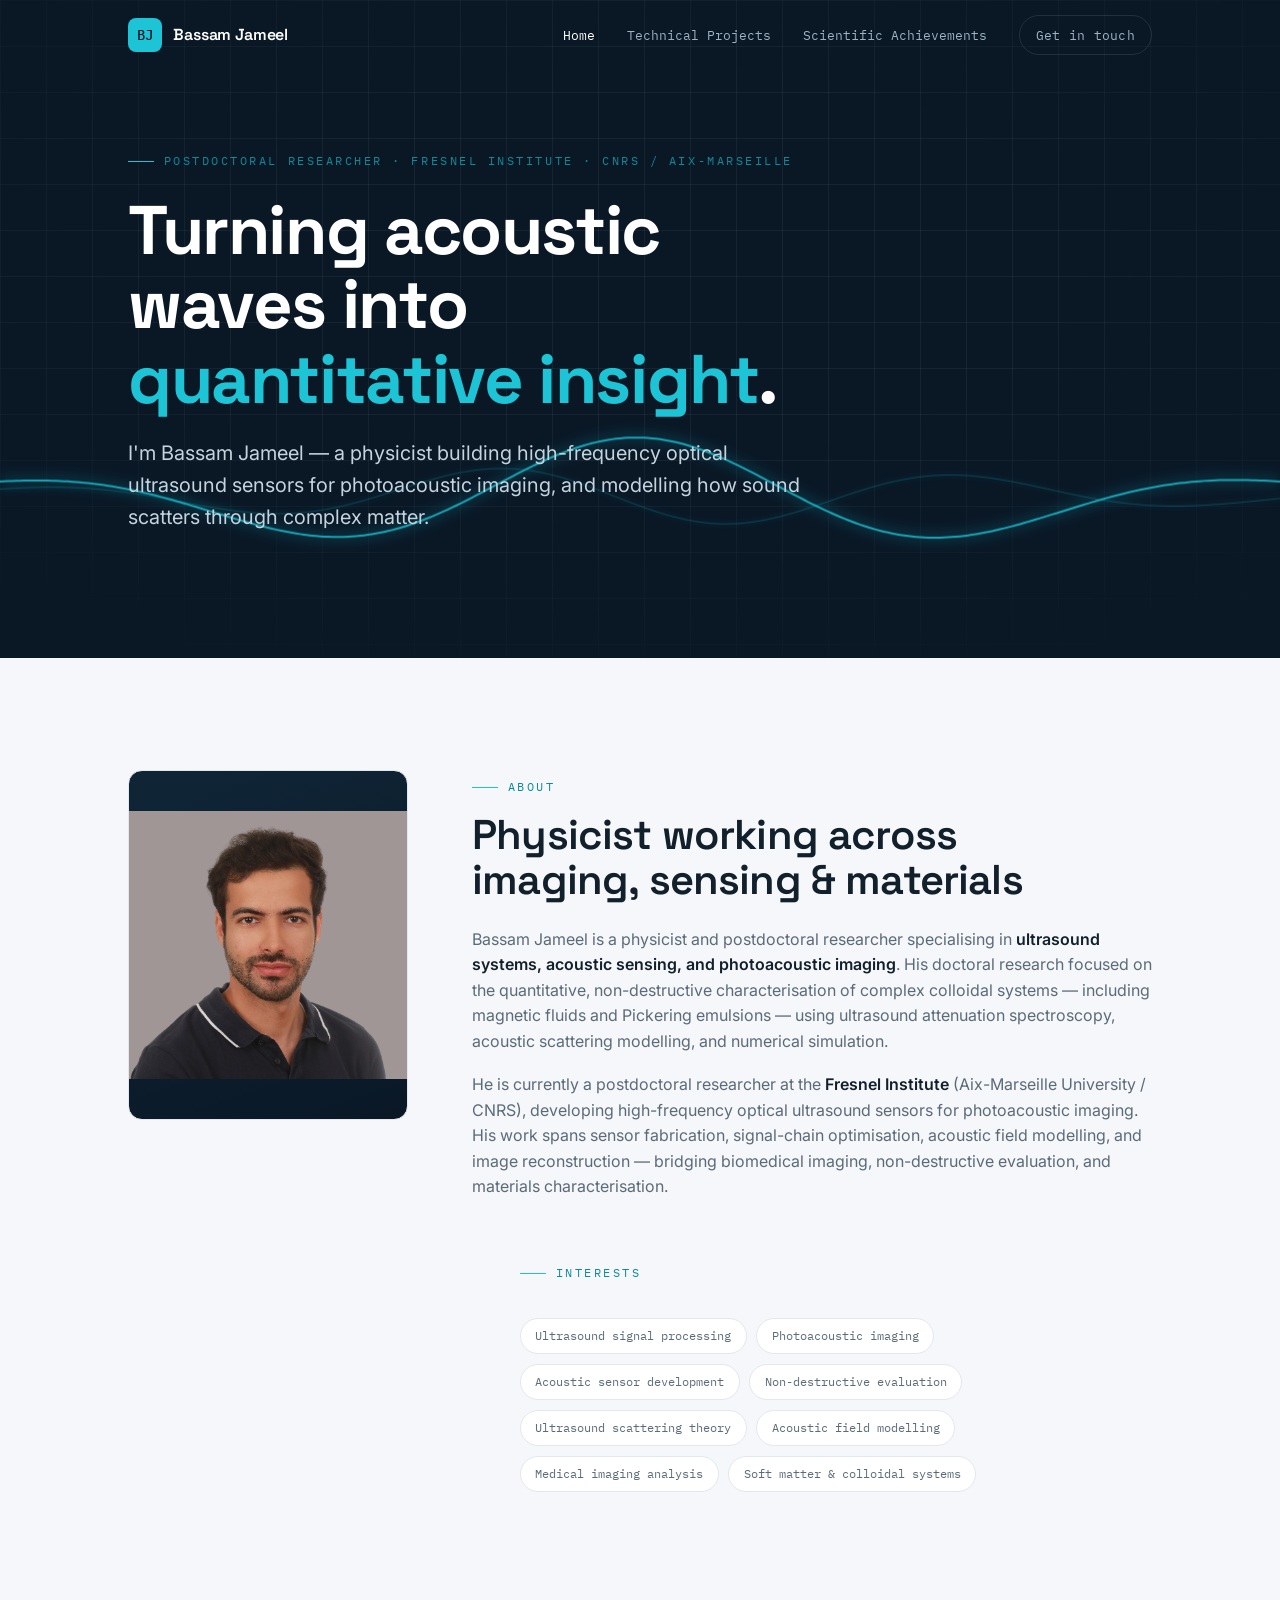
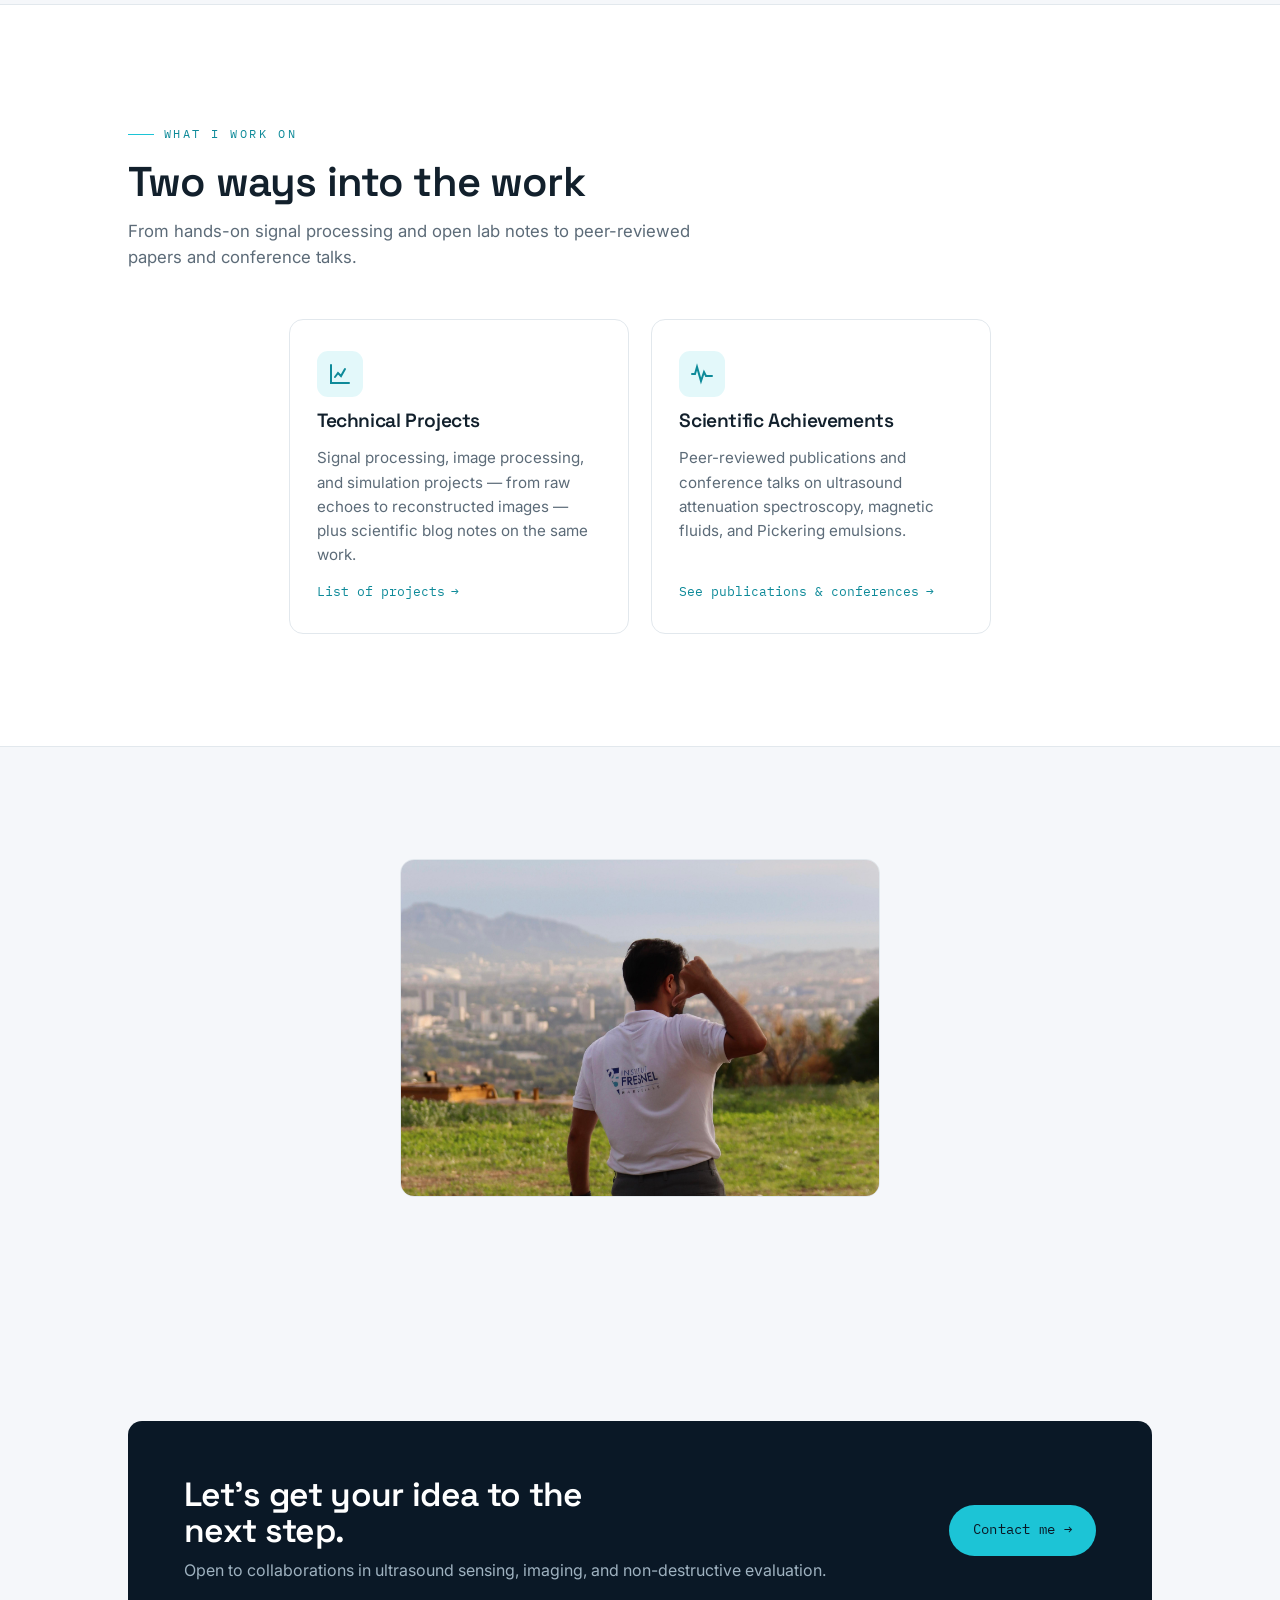
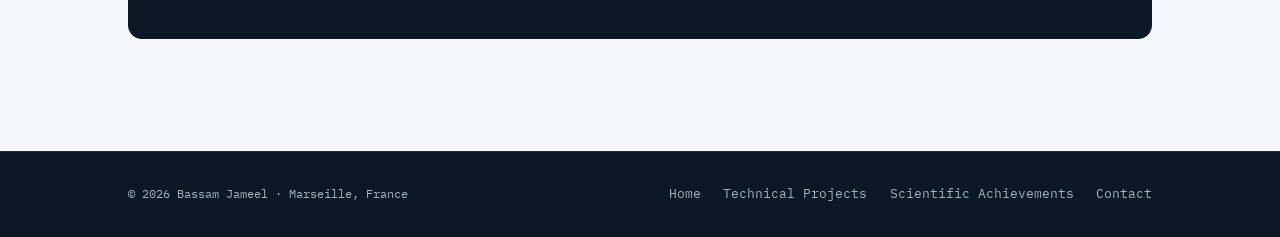
==== files/index.html @ b5b3b449 "update the personal photo" ====
<!DOCTYPE html>
<html lang="en">
<head>
<meta charset="UTF-8" />
<meta name="viewport" content="width=device-width, initial-scale=1" />
<title>Bassam Jameel — Ultrasound Sensing &amp; Photoacoustic Imaging</title>
<meta name="description" content="Bassam Jameel — physicist and postdoctoral researcher in ultrasound sensing, acoustic scattering, and photoacoustic imaging at the Fresnel Institute (CNRS / Aix-Marseille University)." />
<link rel="preconnect" href="https://fonts.googleapis.com">
<link rel="preconnect" href="https://fonts.gstatic.com" crossorigin>
<link href="https://fonts.googleapis.com/css2?family=Space+Grotesk:wght@500;600;700&family=Inter:wght@400;500;600&family=IBM+Plex+Mono:wght@400;500&display=swap" rel="stylesheet">
<link rel="stylesheet" href="styles.css">
</head>
<body>

<!-- ==================== HEADER (same on every page — keep in sync) ==================== -->
<header id="header">
  <div class="wrap bar">
    <a class="brand" href="index.html" aria-label="Bassam Jameel — home">
      <span class="mark">BJ</span><span class="name">Bassam Jameel</span>
    </a>
    <button class="menu-btn" id="menuBtn" aria-label="Toggle menu" aria-expanded="false">
      <svg width="24" height="24" viewBox="0 0 24 24" fill="none" stroke="currentColor" stroke-width="2"><line x1="3" y1="6" x2="21" y2="6"/><line x1="3" y1="12" x2="21" y2="12"/><line x1="3" y1="18" x2="21" y2="18"/></svg>
    </button>
    <nav class="links" id="nav">
      <a href="index.html" class="active" aria-current="page">Home</a>
      <a href="projects.html">Technical Projects</a>
      <a href="achievements.html">Scientific Achievements</a>
      <a class="btn btn-ghost" href="contact.html">Get in touch</a>
    </nav>
  </div>
</header>

<!-- ==================== HERO ==================== -->
<section class="hero">
  <canvas id="wave" aria-hidden="true"></canvas>
  <div class="wrap">
    <span class="eyebrow">Postdoctoral Researcher · Fresnel Institute · CNRS / Aix-Marseille</span>
    <h1>Turning acoustic waves into <span class="hl">quantitative insight</span>.</h1>
    <p class="lede">I'm Bassam Jameel — a physicist building high-frequency optical ultrasound sensors for photoacoustic imaging, and modelling how sound scatters through complex matter.</p>
    <div class="cta-row">
      <!-- <a class="btn btn-primary" href="achievements.html">View publications <span class="arrow">&rarr;</span></a>
      <a class="btn btn-ghost" href="contact.html">Get in touch</a> -->
    </div>
  </div>
</section>

<!-- ==================== ABOUT ==================== -->
<section class="section" id="about">
  <div class="wrap about-grid reveal">
    <div class="portrait">
      <!-- Replace with your photo: <img src="BJPhoto.png" alt="Bassam Jameel"> -->
        <img src="BJPhoto.png" alt="Bassam Jameel">
      
      <!-- <span class="monogram">BJ</span> -->
      <!-- <span class="tag">Marseille, France</span> -->
    </div>
    <div class="about-body">
      <span class="eyebrow">About</span>
      <div class="sec-head" style="margin:.9rem 0 1.5rem"><h2>Physicist working across imaging, sensing &amp; materials</h2></div>
      <p>Bassam Jameel is a physicist and postdoctoral researcher specialising in <strong>ultrasound systems, acoustic sensing, and photoacoustic imaging</strong>. His doctoral research focused on the quantitative, non-destructive characterisation of complex colloidal systems &mdash; including magnetic fluids and Pickering emulsions &mdash; using ultrasound attenuation spectroscopy, acoustic scattering modelling, and numerical simulation.</p>
      <p>He is currently a postdoctoral researcher at the <strong>Fresnel Institute</strong> (Aix-Marseille University / CNRS), developing high-frequency optical ultrasound sensors for photoacoustic imaging. His work spans sensor fabrication, signal-chain optimisation, acoustic field modelling, and image reconstruction &mdash; bridging biomedical imaging, non-destructive evaluation, and materials characterisation.</p>
      <div class="wrap reveal">
    <div class="sec-head" style="margin-top:3.5rem;margin-bottom:1rem">
      <span class="eyebrow">Interests</span>
      <!-- <h2 style="font-size:1.6rem">Topics I care about</h2> -->
    </div>
    <div class="chips">
      <span class="chip">Ultrasound signal processing</span>
      <span class="chip">Photoacoustic imaging</span>
      <span class="chip">Acoustic sensor development</span>
      <span class="chip">Non-destructive evaluation</span>
      <span class="chip">Ultrasound scattering theory</span>
      <span class="chip">Acoustic field modelling</span>
      <span class="chip">Medical imaging analysis</span>
      <span class="chip">Soft matter &amp; colloidal systems</span>
    </div>
  </div>
      <!-- <div class="timeline">
        <div class="tl-item"><div class="yr">2024 &mdash; present</div><div class="role">Postdoctoral Researcher, Physics</div><div class="place">Fresnel Institute, Aix-Marseille University / CNRS &mdash; Marseille</div></div>
        <div class="tl-item"><div class="yr">2024</div><div class="role">Ph.D. in Physics</div><div class="place">Adam Mickiewicz University &mdash; Pozna&nacute;, Poland</div></div>
        <div class="tl-item"><div class="yr">2020</div><div class="role">M.Sc., Physics of Advanced Materials</div><div class="place">Adam Mickiewicz University &mdash; Pozna&nacute;, Poland</div></div>
        <div class="tl-item"><div class="yr">2015</div><div class="role">B.Sc. in Physics</div><div class="place">Al-Mustansiriyah University &mdash; Baghdad, Iraq</div></div>
      </div> -->
    </div>
  </div>
</section>

<!-- ==================== RESEARCH CARDS -> link to the new pages ==================== -->
<section class="section" style="background:var(--paper-2);border-block:1px solid var(--line)">
  <div class="wrap">
    <div class="sec-head reveal">
      <span class="eyebrow">What I work on</span>
      <h2>Two ways into the work</h2>
      <p>From hands-on signal processing and open lab notes to peer-reviewed papers and conference talks.</p>
    </div>
    <div class="cards">
      <a class="card reveal" href="projects.html">
        <span class="ico"><svg width="24" height="24" viewBox="0 0 24 24" fill="none" stroke="currentColor" stroke-width="2" stroke-linecap="round"><path d="M3 3v18h18"/><path d="M7 15l3-4 3 3 4-7"/></svg></span>
        <h3>Technical Projects</h3>
        <p>Signal processing, image processing, and simulation projects &mdash; from raw echoes to reconstructed images &mdash; plus scientific blog notes on the same work.</p>
        <span class="more">List of projects <span class="arrow">&rarr;</span></span>
      </a>
      <a class="card reveal" href="achievements.html">
        <span class="ico"><svg width="24" height="24" viewBox="0 0 24 24" fill="none" stroke="currentColor" stroke-width="2" stroke-linecap="round"><path d="M2 12h3l2-7 4 14 3-9 2 4h6"/></svg></span>
        <h3>Scientific Achievements</h3>
        <p>Peer-reviewed publications and conference talks on ultrasound attenuation spectroscopy, magnetic fluids, and Pickering emulsions.</p>
        <span class="more">See publications &amp; conferences <span class="arrow">&rarr;</span></span>
      </a>
    </div>
  </div>
</section>

<!-- ==================== FRESNEL PHOTO ====================
     EDIT: replace images/fresnel-photo.jpg with the real file. -->
<section class="section">
  <div class="wrap reveal" style="text-align:center">
    <figure style="margin:0 auto;max-width:480px">
      <img src="BJPhoto_3.jpg"Bassam Jameel at the Fresnel Institute" style="display:block;width:100%;height:auto;border-radius:var(--radius);border:1px solid var(--line)" />
    </figure>
  </div>
</section>

<!-- ==================== CTA BAND ==================== -->
<section class="section">
  <div class="wrap reveal">
    <div class="cta-band">
      <div>
        <h2>Let's get your idea to the next step.</h2>
        <p>Open to collaborations in ultrasound sensing, imaging, and non-destructive evaluation.</p>
      </div>
      <a class="btn btn-primary" href="contact.html">Contact me <span class="arrow">&rarr;</span></a>
    </div>
  </div>
</section>

<!-- ==================== FOOTER (same on every page) ==================== -->
<footer>
  <div class="wrap">
    <span class="copy">&copy; <span id="yr"></span> Bassam Jameel &middot; Marseille, France</span>
    <span class="foot-links">
      <a href="index.html">Home</a>
      <a href="projects.html">Technical Projects</a>
      <a href="achievements.html">Scientific Achievements</a>
      <a href="contact.html">Contact</a>
    </span>
  </div>
</footer>

<script src="main.js"></script>
</body>
</html>
---- files/styles.css ----
/* ============================================================
   BASSAM JAMEEL — SHARED STYLES  (edit once, applies to every page)
   ============================================================ */

/* ---- 1. DESIGN TOKENS: change colours, fonts & spacing here ---- */
:root{
  --ink:      #0A1826;   /* deep navy — dark bands */
  --ink-2:    #0F2536;   /* raised navy panel */
  --paper:    #F5F7FA;   /* light body background */
  --paper-2:  #FFFFFF;   /* cards */
  --text:     #12202C;   /* main text on light */
  --muted:    #5C6B78;   /* secondary text */
  --muted-d:  #9FB2C0;   /* secondary text on dark */
  --line:     #E2E8ED;   /* hairline on light */
  --line-d:   rgba(255,255,255,.10); /* hairline on dark */
  --cyan:     #1CC4D6;   /* signal accent */
  --cyan-deep:#0E8A99;   /* accent hover / darker */

  --font-display: "Space Grotesk", system-ui, sans-serif;
  --font-body:    "Inter", system-ui, sans-serif;
  --font-mono:    "IBM Plex Mono", ui-monospace, monospace;

  --maxw: 1120px;
  --pad:  clamp(1.25rem, 4vw, 3rem);
  --sec:  clamp(4rem, 9vw, 7rem);
  --radius: 14px;
}

/* ---- 2. RESET & BASE ---- */
*{box-sizing:border-box;margin:0;padding:0}
html{scroll-behavior:smooth}
body{
  font-family:var(--font-body);background:var(--paper);color:var(--text);
  line-height:1.6;-webkit-font-smoothing:antialiased;overflow-x:hidden;
}
a{color:inherit;text-decoration:none}
img{max-width:100%;display:block}
h1,h2,h3{font-family:var(--font-display);line-height:1.08;letter-spacing:-.02em;font-weight:600}
:focus-visible{outline:2px solid var(--cyan);outline-offset:3px;border-radius:4px}

.wrap{max-width:var(--maxw);margin-inline:auto;padding-inline:var(--pad)}
.section{padding-block:var(--sec)}

.eyebrow{
  font-family:var(--font-mono);font-size:.72rem;letter-spacing:.22em;
  text-transform:uppercase;color:var(--cyan-deep);
  display:inline-flex;align-items:center;gap:.6rem;
}
.eyebrow::before{content:"";width:26px;height:1px;background:var(--cyan)}
.section.dark .eyebrow,.page-hero .eyebrow{color:var(--cyan)}

/* ---- 3. BUTTONS ---- */
.btn{
  display:inline-flex;align-items:center;gap:.55rem;
  font-family:var(--font-mono);font-size:.85rem;letter-spacing:.02em;
  padding:.85rem 1.4rem;border-radius:999px;border:1px solid transparent;cursor:pointer;
  transition:transform .18s ease, background .18s ease, border-color .18s ease, color .18s ease;
}
.btn:hover{transform:translateY(-2px)}
.btn-primary{background:var(--cyan);color:var(--ink)}
.btn-primary:hover{background:#3ad4e4}
.btn-ghost{border-color:var(--line-d);color:#fff}
.btn-ghost:hover{border-color:var(--cyan);color:var(--cyan)}
.btn-dark{background:var(--ink);color:#fff}
.btn-dark:hover{background:var(--ink-2)}
.btn .arrow{transition:transform .18s ease}
.btn:hover .arrow{transform:translateX(3px)}

/* ---- 4. HEADER / NAV (shared across pages) ---- */
header{
  position:fixed;top:0;left:0;right:0;z-index:50;
  transition:background .3s ease, box-shadow .3s ease, border-color .3s ease;
  border-bottom:1px solid transparent;
}
header .bar{display:flex;align-items:center;justify-content:space-between;height:70px}
.brand{display:flex;align-items:center;gap:.7rem;font-family:var(--font-display);font-weight:600;color:#fff;transition:color .3s ease}
.brand .mark{
  width:34px;height:34px;border-radius:8px;display:grid;place-items:center;
  background:var(--cyan);color:var(--ink);font-family:var(--font-mono);font-weight:500;font-size:.9rem;
}
.brand .name{font-size:1rem;letter-spacing:-.01em}
nav.links{display:flex;align-items:center;gap:2rem}
nav.links a{font-family:var(--font-mono);font-size:.82rem;color:var(--muted-d);transition:color .18s ease}
nav.links a:hover,nav.links a.active{color:#fff}
nav.links .btn{padding:.55rem 1rem}

header.scrolled{background:rgba(245,247,250,.9);backdrop-filter:blur(10px);border-color:var(--line);box-shadow:0 1px 20px rgba(10,24,38,.05)}
header.scrolled .brand{color:var(--text)}
header.scrolled nav.links a{color:var(--muted)}
header.scrolled nav.links a:hover,header.scrolled nav.links a.active{color:var(--cyan-deep)}
header.scrolled .btn-ghost{border-color:var(--line);color:var(--text)}
header.scrolled .btn-ghost:hover{border-color:var(--cyan);color:var(--cyan-deep)}

.menu-btn{display:none;background:none;border:0;color:#fff;cursor:pointer;padding:.4rem}
header.scrolled .menu-btn{color:var(--text)}

@media(max-width:820px){
  nav.links{
    position:absolute;top:70px;left:0;right:0;flex-direction:column;align-items:stretch;gap:0;
    background:var(--ink);border-top:1px solid var(--line-d);padding:.5rem var(--pad) 1.25rem;display:none;
  }
  nav.links.open{display:flex}
  nav.links a{padding:.85rem 0;border-bottom:1px solid var(--line-d);color:#cfe0ea}
  nav.links .btn{margin-top:.9rem;justify-content:center}
  header.scrolled nav.links{background:var(--paper-2)}
  .menu-btn{display:block}
}

/* ---- 5. HOME HERO (waveform) ---- */
.hero{
  position:relative;background:var(--ink);color:#fff;
  padding-top:clamp(7rem,16vh,10rem);padding-bottom:clamp(4rem,10vh,7rem);overflow:hidden;
}
.hero::before{
  content:"";position:absolute;inset:0;
  background-image:linear-gradient(var(--line-d) 1px,transparent 1px),linear-gradient(90deg,var(--line-d) 1px,transparent 1px);
  background-size:46px 46px;
  mask-image:radial-gradient(ellipse 80% 70% at 50% 40%,#000 40%,transparent 100%);opacity:.5;
}
#wave{position:absolute;left:0;right:0;bottom:0;width:100%;height:55%;z-index:0;opacity:.9}
.hero .wrap{position:relative;z-index:2}
.hero h1{font-size:clamp(2.4rem,6vw,4.3rem);font-weight:700;margin:1.4rem 0 1.3rem;max-width:15ch}
.hero h1 .hl{color:var(--cyan)}
.hero p.lede{font-size:clamp(1.05rem,2vw,1.25rem);color:#c4d3de;max-width:52ch;margin-bottom:2.2rem}
.hero .cta-row{display:flex;flex-wrap:wrap;gap:.9rem}

/* ---- 6. INNER PAGE HERO (slim navy band) ---- */
.page-hero{
  position:relative;background:var(--ink);color:#fff;overflow:hidden;
  padding-top:clamp(7rem,15vh,9.5rem);padding-bottom:clamp(3rem,7vh,4.5rem);
}
.page-hero::before{
  content:"";position:absolute;inset:0;
  background-image:linear-gradient(var(--line-d) 1px,transparent 1px),linear-gradient(90deg,var(--line-d) 1px,transparent 1px);
  background-size:46px 46px;
  mask-image:radial-gradient(ellipse 90% 120% at 20% 0%,#000 30%,transparent 100%);opacity:.45;
}
.page-hero .wrap{position:relative;z-index:2}
.page-hero h1{font-size:clamp(2rem,5vw,3.2rem);margin:1.1rem 0 .8rem}
.page-hero p{color:#c4d3de;max-width:56ch}
.crumbs{font-family:var(--font-mono);font-size:.75rem;color:var(--muted-d);letter-spacing:.05em}
.crumbs a:hover{color:var(--cyan)}
/* thin static waveform sitting at the base of the band */
.page-hero .wline{position:absolute;left:0;right:0;bottom:0;height:60px;z-index:1;opacity:.7}

/* ---- 7. SECTION HEADERS ---- */
.sec-head{max-width:62ch;margin-bottom:3rem}
.sec-head h2{font-size:clamp(1.8rem,3.6vw,2.6rem);margin:1rem 0 .8rem}
.sec-head p{color:var(--muted);font-size:1.05rem}
.section.dark{background:var(--ink);color:#fff}
.section.dark .sec-head p{color:var(--muted-d)}

/* ---- 8. ABOUT ---- */
.about-grid{display:grid;grid-template-columns:280px 1fr;gap:clamp(2rem,5vw,4rem);align-items:start}
.portrait{
  position:relative;border-radius:var(--radius);overflow:hidden;aspect-ratio:4/5;
  background:linear-gradient(160deg,var(--ink-2),var(--ink));border:1px solid var(--line);
  display:grid;place-items:center;
}
.portrait .monogram{font-family:var(--font-display);font-size:3.4rem;color:var(--cyan);font-weight:700;opacity:.85}
.portrait .tag{
  position:absolute;bottom:0;left:0;right:0;padding:.9rem 1rem;
  background:linear-gradient(transparent,rgba(10,24,38,.9));
  font-family:var(--font-mono);font-size:.72rem;letter-spacing:.05em;color:#cfe0ea;
}
.about-body p{color:var(--muted);margin-bottom:1.1rem}
.about-body p strong{color:var(--text);font-weight:600}

.timeline{margin-top:2rem;border-left:2px solid var(--line);padding-left:1.6rem;display:grid;gap:1.4rem}
.tl-item{position:relative}
.tl-item::before{
  content:"";position:absolute;left:calc(-1.6rem - 6px);top:.35rem;width:11px;height:11px;border-radius:50%;
  background:var(--cyan);box-shadow:0 0 0 4px var(--paper);
}
.tl-item .yr{font-family:var(--font-mono);font-size:.78rem;color:var(--cyan-deep);letter-spacing:.05em}
.tl-item .role{font-family:var(--font-display);font-weight:600;font-size:1.02rem;margin:.15rem 0}
.tl-item .place{color:var(--muted);font-size:.92rem}
@media(max-width:720px){.about-grid{grid-template-columns:1fr}.portrait{max-width:260px}}

/* ---- 9. RESEARCH CARDS ---- */
.cards{display:grid;grid-template-columns:repeat(2,minmax(260px,340px));gap:1.4rem;justify-content:center}
.card{
  background:var(--paper-2);border:1px solid var(--line);border-radius:var(--radius);
  padding:1.9rem 1.7rem;display:flex;flex-direction:column;gap:.9rem;
  transition:transform .2s ease, box-shadow .2s ease, border-color .2s ease;
}
.card:hover{transform:translateY(-4px);box-shadow:0 18px 40px rgba(10,24,38,.08);border-color:var(--cyan)}
.card .ico{width:46px;height:46px;border-radius:11px;display:grid;place-items:center;background:rgba(28,196,214,.12);color:var(--cyan-deep)}
.card h3{font-size:1.2rem}
.card p{color:var(--muted);font-size:.95rem;flex:1}
.card .more{font-family:var(--font-mono);font-size:.8rem;color:var(--cyan-deep);display:inline-flex;gap:.4rem;align-items:center}
.card .more .arrow{transition:transform .18s ease}
.card:hover .more .arrow{transform:translateX(3px)}
@media(max-width:820px){.cards{grid-template-columns:1fr}}

/* ---- 10. PUBLICATIONS ---- */
.pub{display:grid;grid-template-columns:90px 1fr auto;gap:1.4rem;align-items:baseline;padding:1.4rem 0;border-top:1px solid var(--line)}
.pub:last-child{border-bottom:1px solid var(--line)}
.pub .yr{font-family:var(--font-mono);font-size:.85rem;color:var(--cyan-deep)}
.pub .t{font-family:var(--font-display);font-weight:600;font-size:1.08rem;margin-bottom:.25rem}
.pub .v{color:var(--muted);font-size:.9rem}
.pub .lnk{font-family:var(--font-mono);font-size:.78rem;color:var(--cyan-deep);white-space:nowrap}
.pub .lnk:hover{text-decoration:underline}
@media(max-width:640px){.pub{grid-template-columns:1fr;gap:.4rem}.pub .lnk{margin-top:.3rem}}

/* group label for splitting publications by year/type */
.group-label{font-family:var(--font-mono);font-size:.78rem;letter-spacing:.12em;text-transform:uppercase;color:var(--muted);margin:2.5rem 0 .4rem}
.group-label:first-child{margin-top:0}

/* ---- 11. PROJECTS ---- */
.proj-grid{display:grid;grid-template-columns:1fr;gap:1.4rem}
.proj{background:var(--paper-2);border:1px solid var(--line);border-radius:var(--radius);padding:1.8rem;transition:transform .2s ease,border-color .2s ease,box-shadow .2s ease;display:flex;align-items:center;gap:2rem}
.proj:hover{transform:translateY(-4px);border-color:var(--cyan);box-shadow:0 18px 40px rgba(10,24,38,.08)}
.proj-body{flex:1;min-width:0}
.proj .k{font-family:var(--font-mono);font-size:.74rem;color:var(--cyan-deep);letter-spacing:.05em}
.proj h3{font-size:1.15rem;margin:.6rem 0 .55rem}
.proj p{color:var(--muted);font-size:.93rem}
.proj .more{font-family:var(--font-mono);font-size:.8rem;color:var(--cyan-deep);display:inline-flex;gap:.4rem;align-items:center;margin-top:.9rem}
.proj .more .arrow{transition:transform .18s ease}
.proj:hover .more .arrow{transform:translateX(3px)}
.proj-img{width:240px;flex-shrink:0;border-radius:calc(var(--radius) - 4px);overflow:hidden}
.proj-img img{display:block;width:100%;height:auto}
@media(max-width:720px){.proj{flex-direction:column;align-items:stretch}.proj-img{width:100%}}

/* ---- 12. CONFERENCES ---- */
.conf{display:grid;grid-template-columns:1fr auto;gap:1rem;padding:1.15rem 0;border-top:1px solid var(--line);align-items:center}
.conf:last-child{border-bottom:1px solid var(--line)}
.conf .title{font-family:var(--font-display);font-weight:600}
.conf .meta{color:var(--muted);font-size:.9rem}
.conf .loc{font-family:var(--font-mono);font-size:.8rem;color:var(--cyan-deep);white-space:nowrap}
@media(max-width:640px){.conf{grid-template-columns:1fr}}

.chips{display:flex;flex-wrap:wrap;gap:.6rem;margin-top:2.2rem}
.chip{font-family:var(--font-mono);font-size:.78rem;padding:.45rem .9rem;border:1px solid var(--line);border-radius:999px;color:var(--muted);background:var(--paper-2)}

/* ---- 13. CONTACT ---- */
.contact-grid{display:grid;grid-template-columns:1fr 1fr;gap:clamp(2rem,5vw,3.5rem);align-items:start}
.contact-list{display:grid;gap:1.2rem;margin-top:1.8rem}
.contact-list .row{display:flex;gap:1rem;align-items:flex-start}
.contact-list .ico{color:var(--cyan);margin-top:2px;flex-shrink:0}
.contact-list .row a,.contact-list .row span{color:#dbe6ee}
.contact-list .row a:hover{color:var(--cyan)}
.contact-list small{display:block;color:var(--muted-d);font-family:var(--font-mono);font-size:.7rem;letter-spacing:.05em;text-transform:uppercase;margin-bottom:.15rem}
.socials{display:flex;gap:.8rem;margin-top:2rem}
.socials a{width:42px;height:42px;border-radius:10px;display:grid;place-items:center;border:1px solid var(--line-d);color:#dbe6ee;transition:all .18s ease}
.socials a:hover{border-color:var(--cyan);color:var(--cyan);transform:translateY(-2px)}
.map{border-radius:var(--radius);overflow:hidden;border:1px solid var(--line-d);min-height:340px}
.map iframe{width:100%;height:100%;min-height:340px;border:0;filter:grayscale(.2) contrast(1.05)}
@media(max-width:800px){.contact-grid{grid-template-columns:1fr}}

/* ---- 14. CTA BAND (home) ---- */
.cta-band{background:var(--ink);color:#fff;border-radius:var(--radius);padding:clamp(2.2rem,5vw,3.5rem);display:flex;flex-wrap:wrap;gap:1.5rem;justify-content:space-between;align-items:center}
.cta-band h2{font-size:clamp(1.5rem,3vw,2.1rem);max-width:20ch}
.cta-band p{color:var(--muted-d);margin-top:.5rem}

/* ---- 15. FOOTER ---- */
footer{background:var(--ink);color:var(--muted-d);border-top:1px solid var(--line-d)}
footer .wrap{display:flex;flex-wrap:wrap;gap:1rem;justify-content:space-between;align-items:center;padding-block:2rem}
footer a{color:var(--muted-d);font-family:var(--font-mono);font-size:.8rem}
footer a:hover{color:var(--cyan)}
footer .foot-links{display:flex;gap:1.4rem;flex-wrap:wrap}
footer .copy{font-family:var(--font-mono);font-size:.78rem}

/* ---- 16. SCROLL REVEAL + REDUCED MOTION ---- */
.reveal{opacity:0;transform:translateY(18px);transition:opacity .7s ease,transform .7s ease}
.reveal.in{opacity:1;transform:none}
@media(prefers-reduced-motion:reduce){
  .reveal{opacity:1;transform:none;transition:none}
  html{scroll-behavior:auto}
}
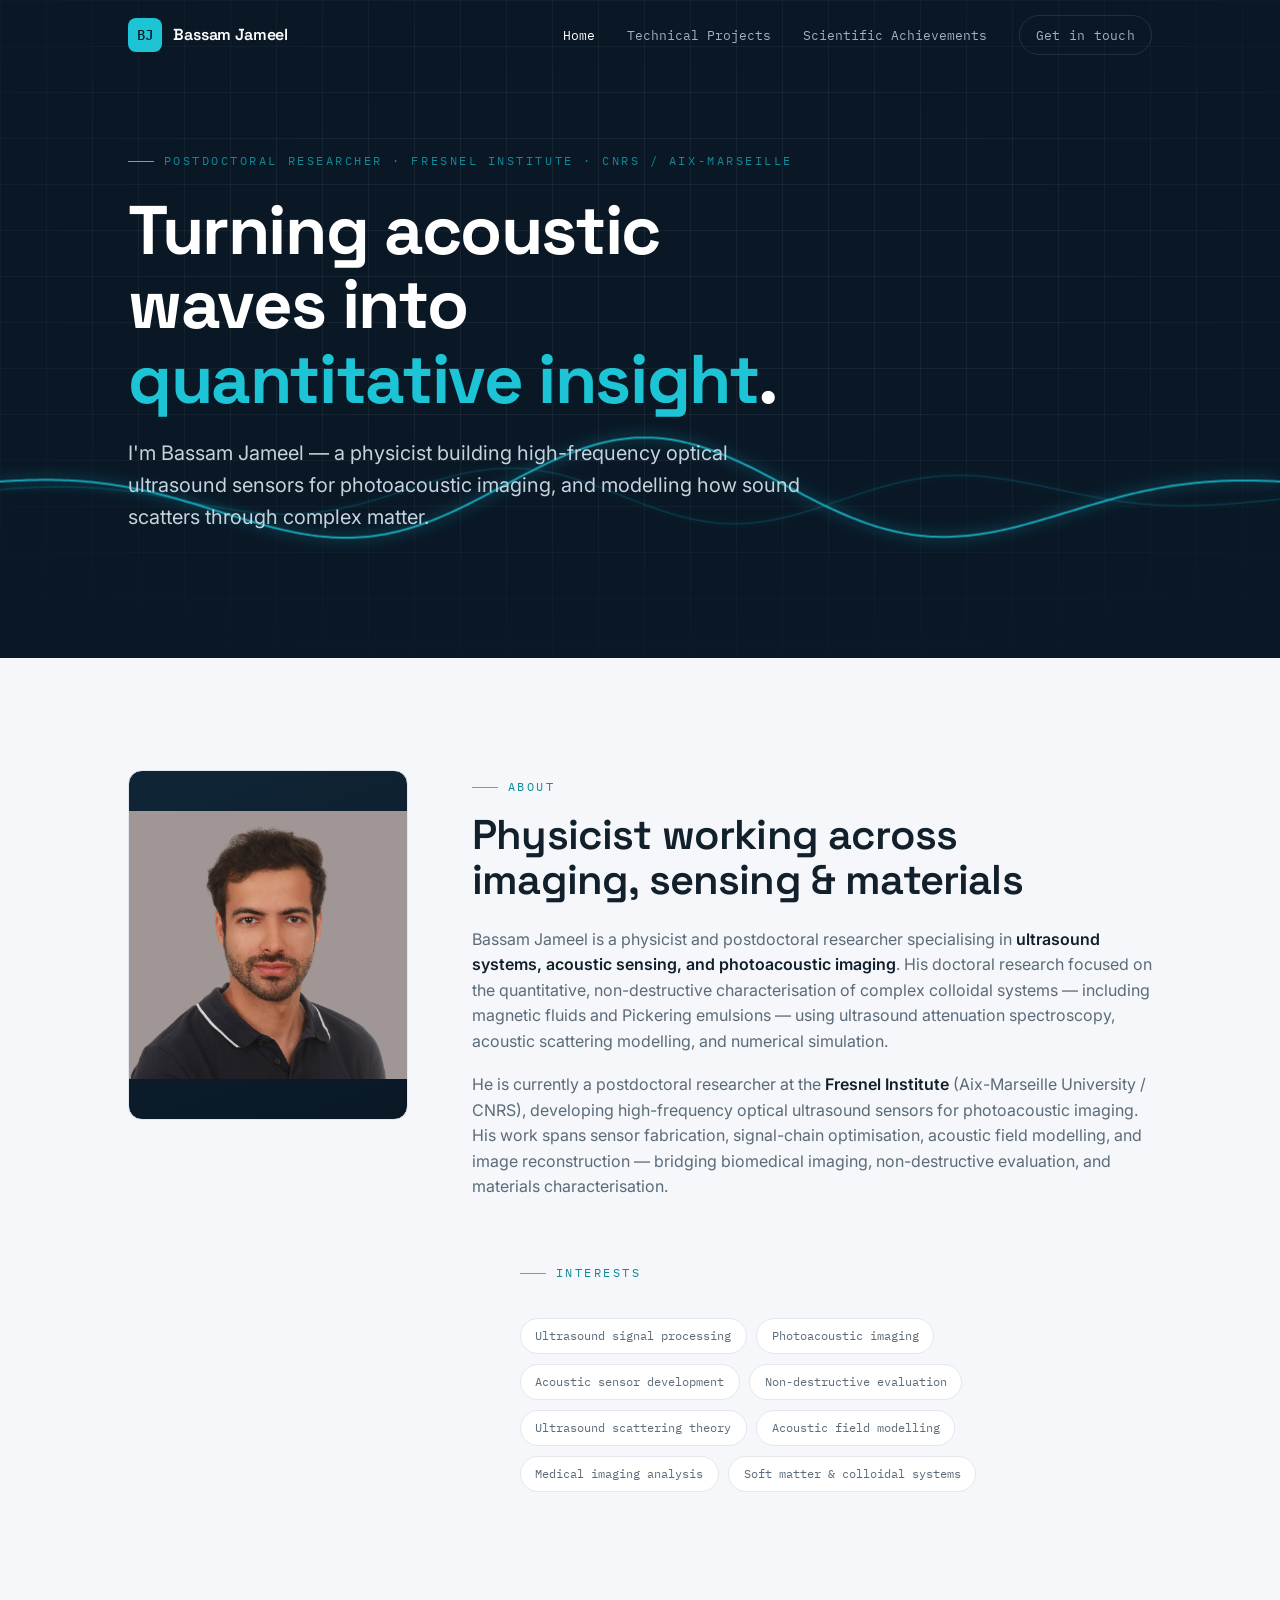
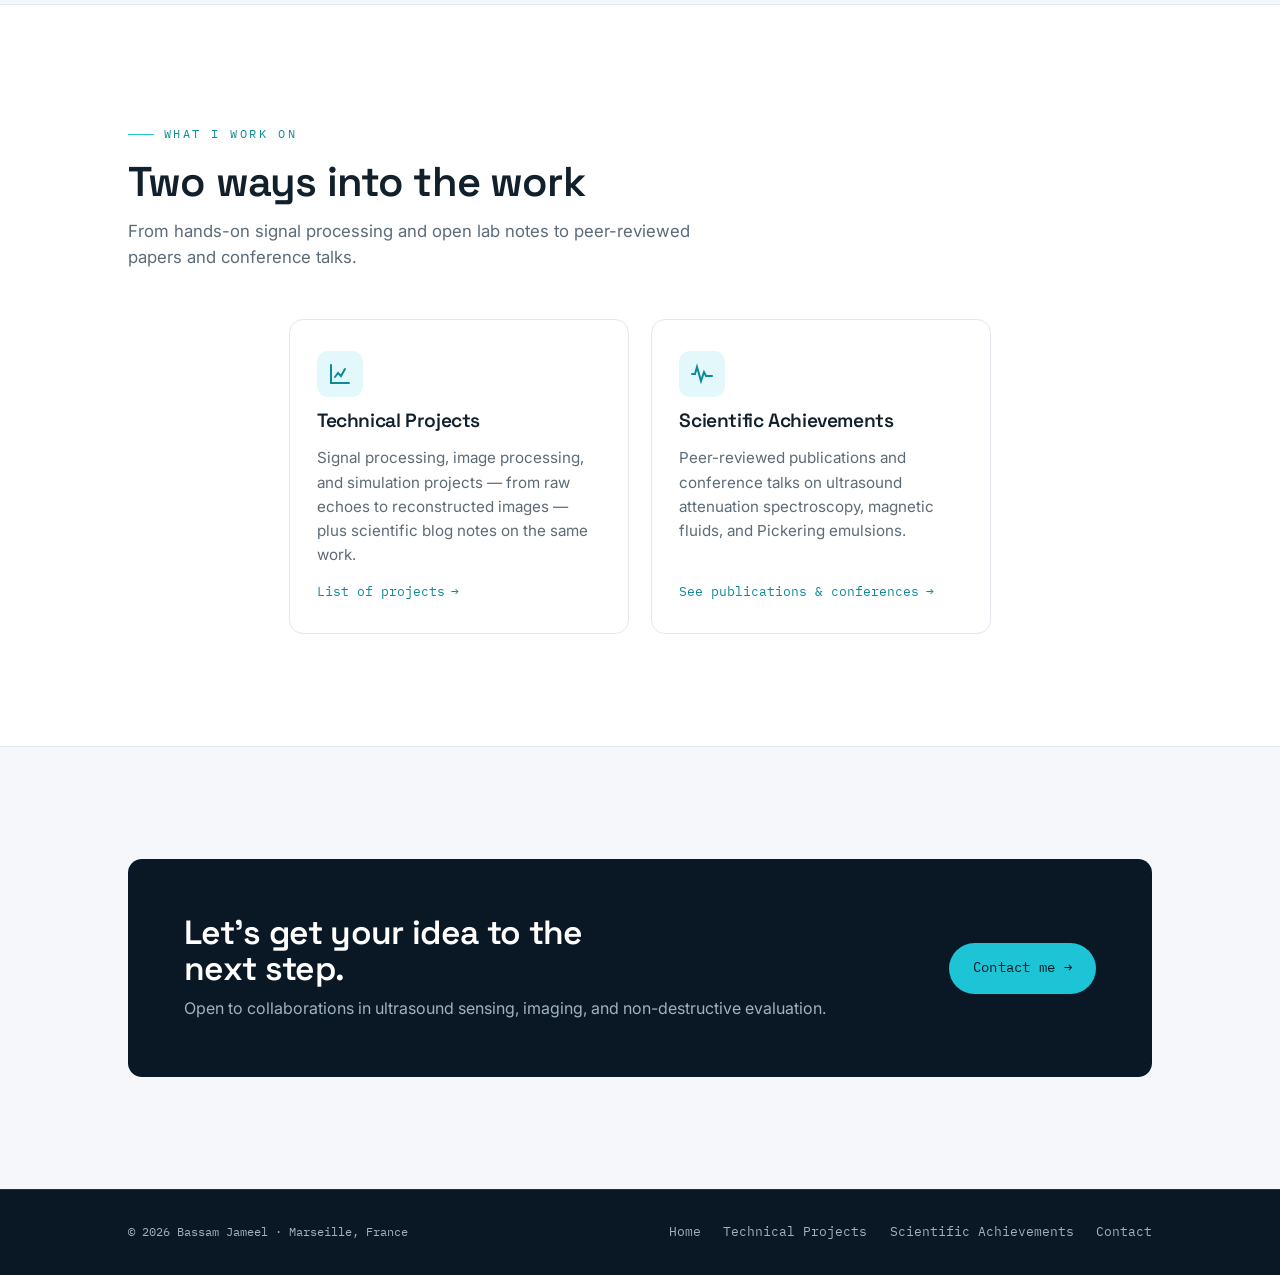
==== commit a8217882: "Update in the code" ====
--- a/files/index.html
+++ b/files/index.html
@@ -112,13 +112,13 @@
 
 <!-- ==================== FRESNEL PHOTO ====================
      EDIT: replace images/fresnel-photo.jpg with the real file. -->
-<section class="section">
+<!-- <section class="section">
   <div class="wrap reveal" style="text-align:center">
     <figure style="margin:0 auto;max-width:480px">
       <img src="BJPhoto_3.jpg"Bassam Jameel at the Fresnel Institute" style="display:block;width:100%;height:auto;border-radius:var(--radius);border:1px solid var(--line)" />
     </figure>
   </div>
-</section>
+</section> -->
 
 <!-- ==================== CTA BAND ==================== -->
 <section class="section">
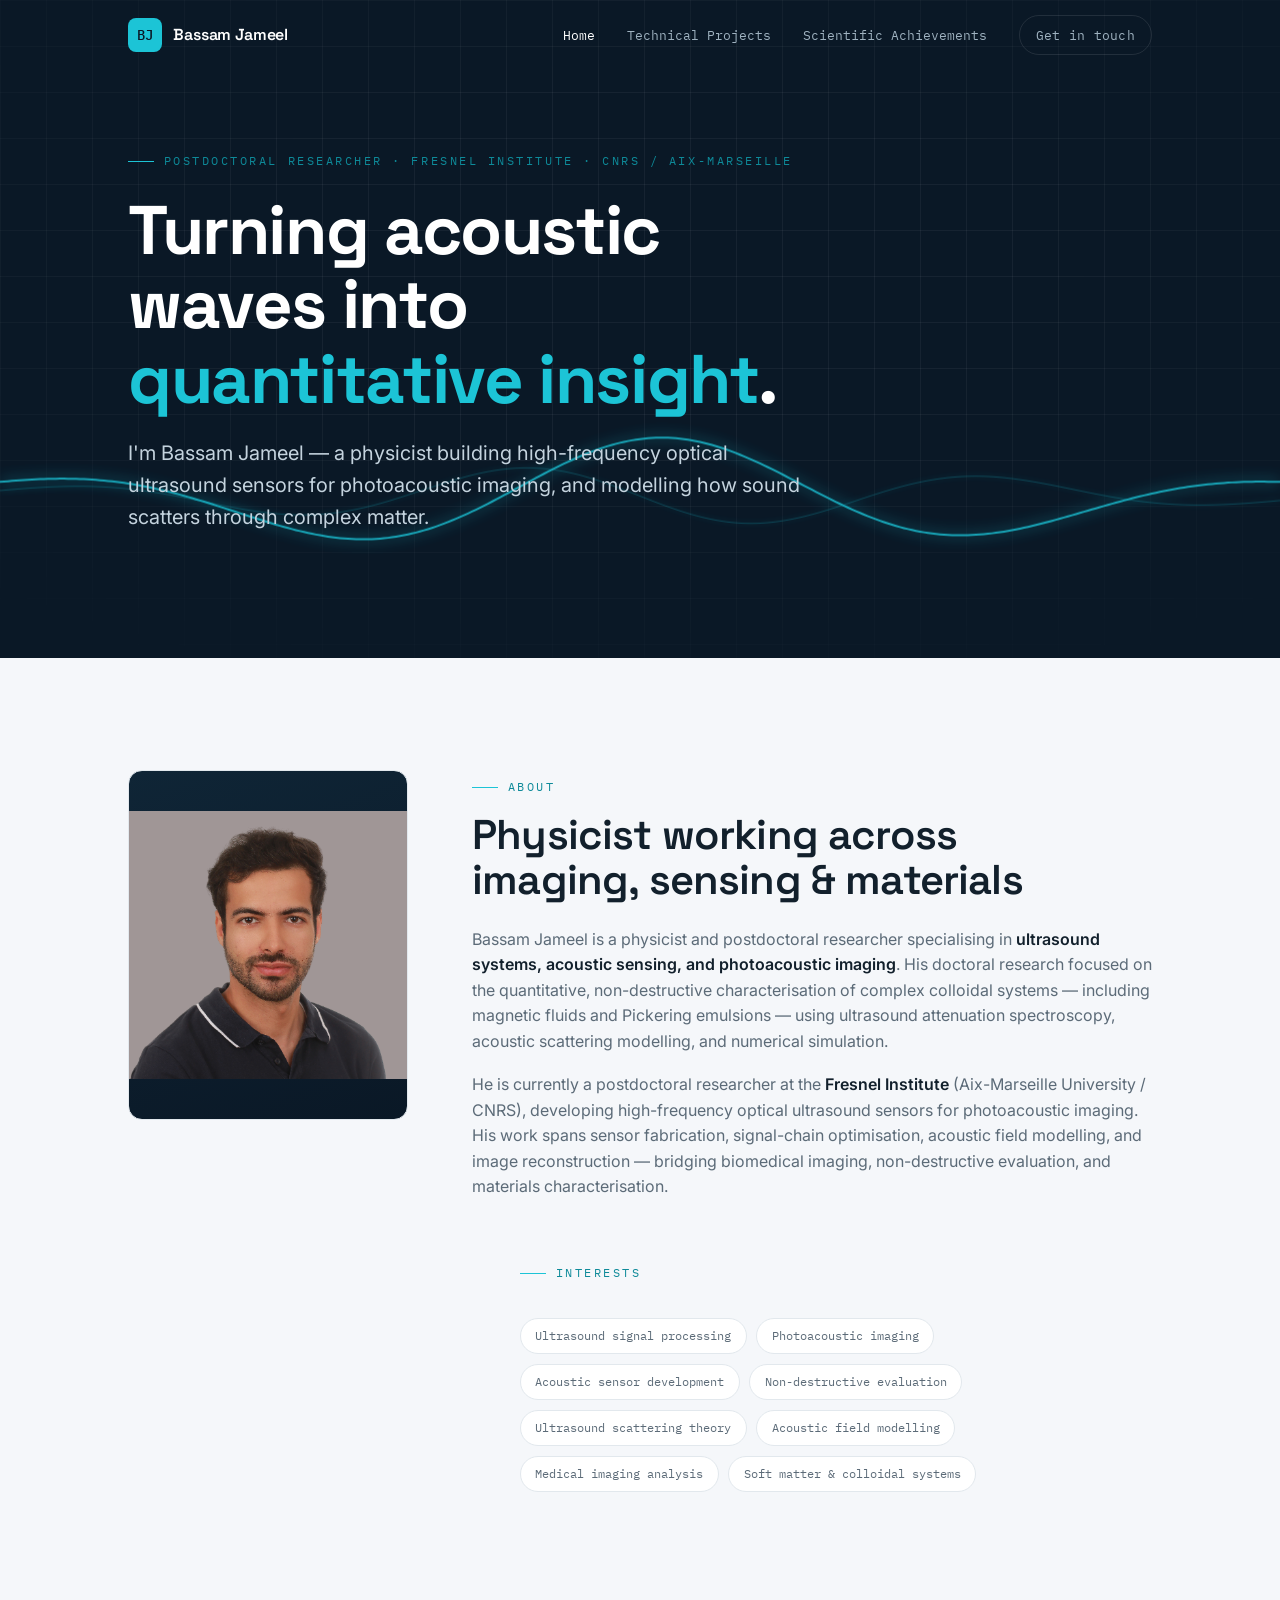
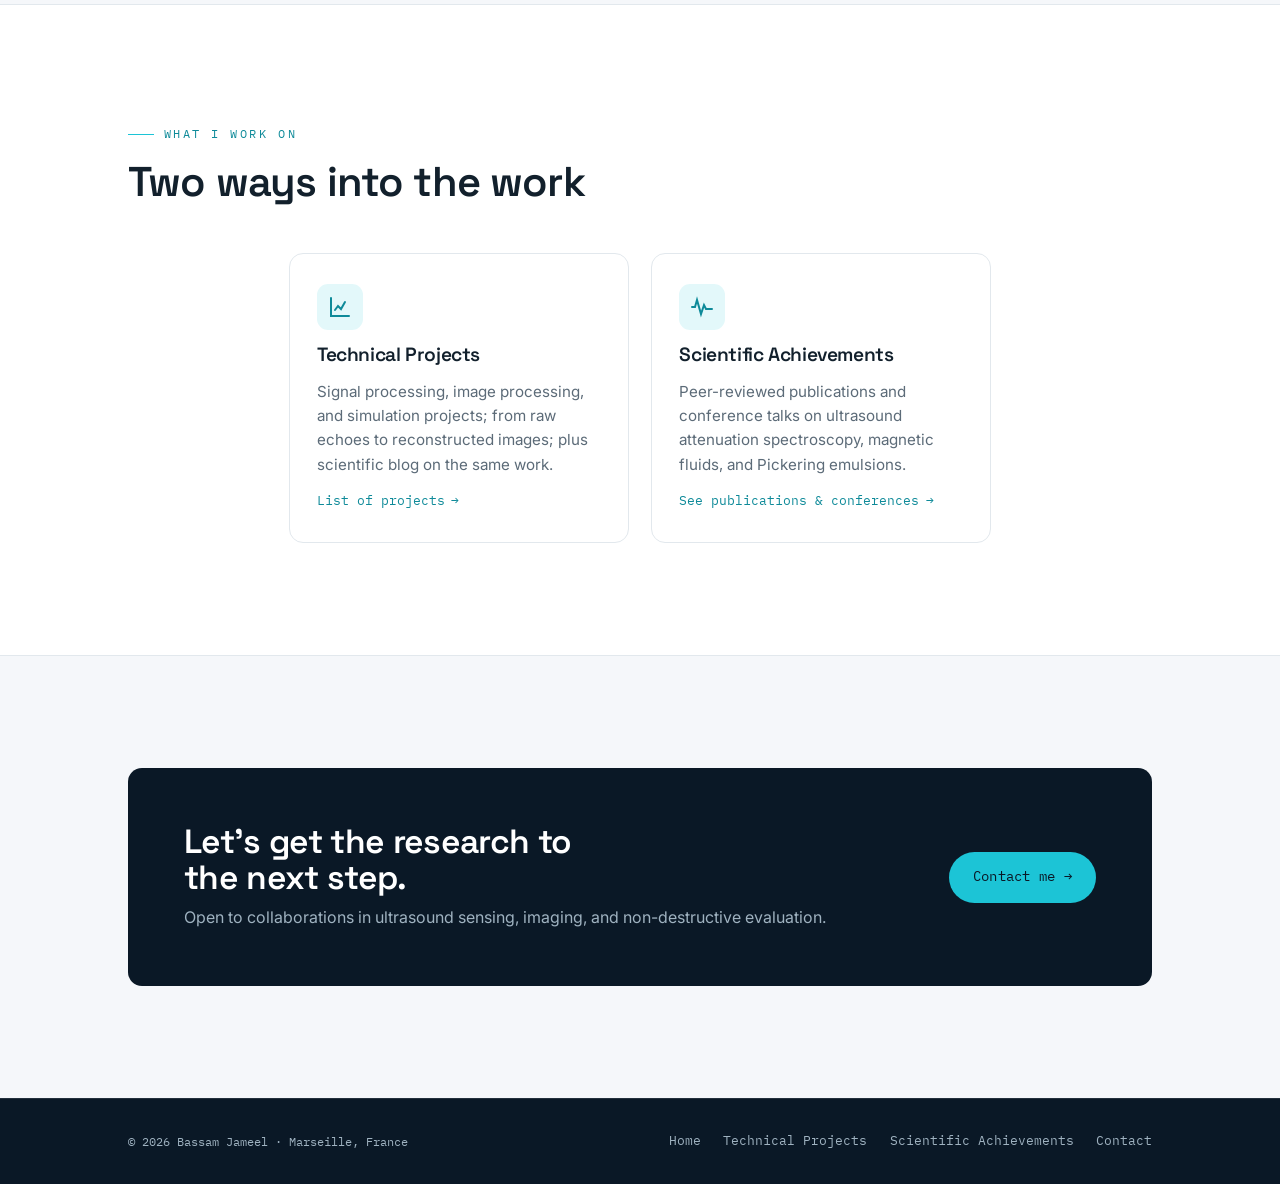
==== commit 665fdba8: "some style adjustments" ====
--- a/files/index.html
+++ b/files/index.html
@@ -91,13 +91,13 @@
     <div class="sec-head reveal">
       <span class="eyebrow">What I work on</span>
       <h2>Two ways into the work</h2>
-      <p>From hands-on signal processing and open lab notes to peer-reviewed papers and conference talks.</p>
+      <!-- <p>From hands-on signal processing and open lab notes to peer-reviewed papers and conference talks.</p> -->
     </div>
     <div class="cards">
       <a class="card reveal" href="projects.html">
         <span class="ico"><svg width="24" height="24" viewBox="0 0 24 24" fill="none" stroke="currentColor" stroke-width="2" stroke-linecap="round"><path d="M3 3v18h18"/><path d="M7 15l3-4 3 3 4-7"/></svg></span>
         <h3>Technical Projects</h3>
-        <p>Signal processing, image processing, and simulation projects &mdash; from raw echoes to reconstructed images &mdash; plus scientific blog notes on the same work.</p>
+        <p>Signal processing, image processing, and simulation projects; from raw echoes to reconstructed images; plus scientific blog on the same work.</p>
         <span class="more">List of projects <span class="arrow">&rarr;</span></span>
       </a>
       <a class="card reveal" href="achievements.html">
@@ -125,7 +125,7 @@
   <div class="wrap reveal">
     <div class="cta-band">
       <div>
-        <h2>Let's get your idea to the next step.</h2>
+        <h2>Let's get the research to the next step.</h2>
         <p>Open to collaborations in ultrasound sensing, imaging, and non-destructive evaluation.</p>
       </div>
       <a class="btn btn-primary" href="contact.html">Contact me <span class="arrow">&rarr;</span></a>
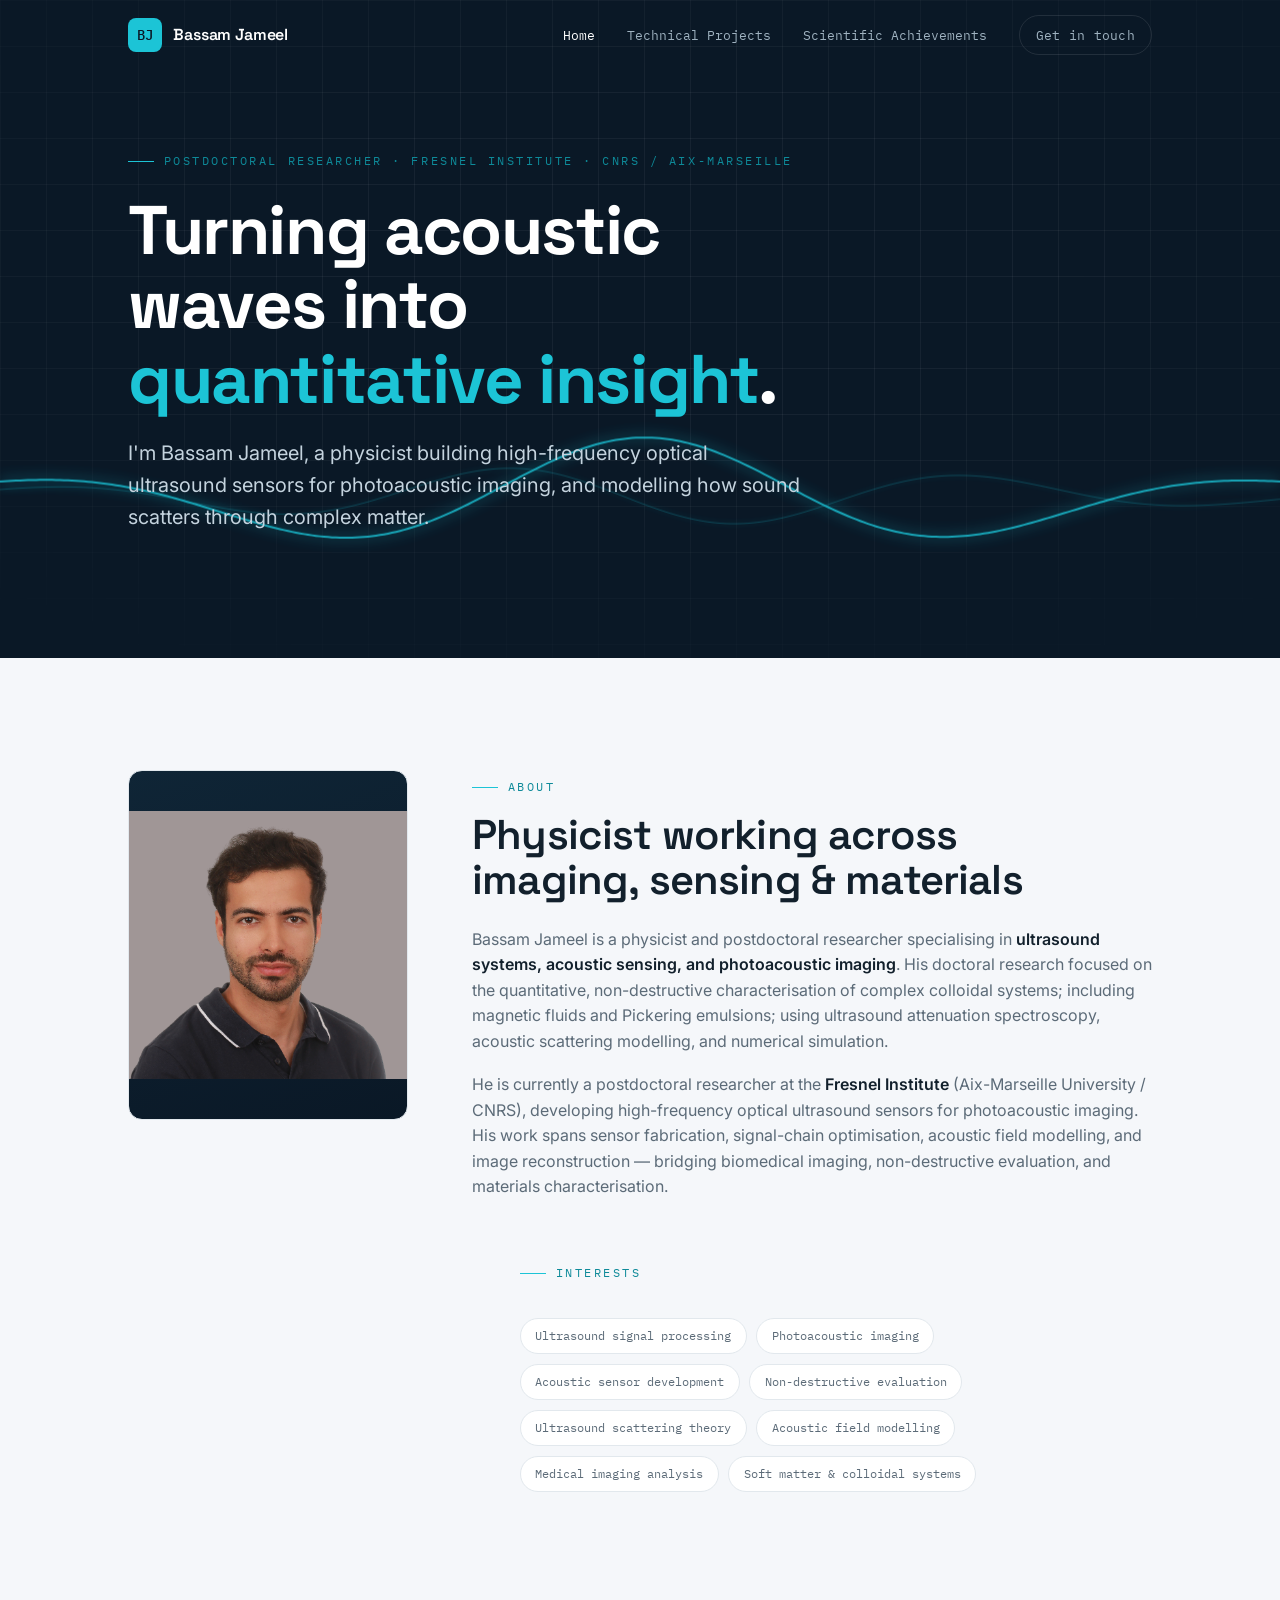
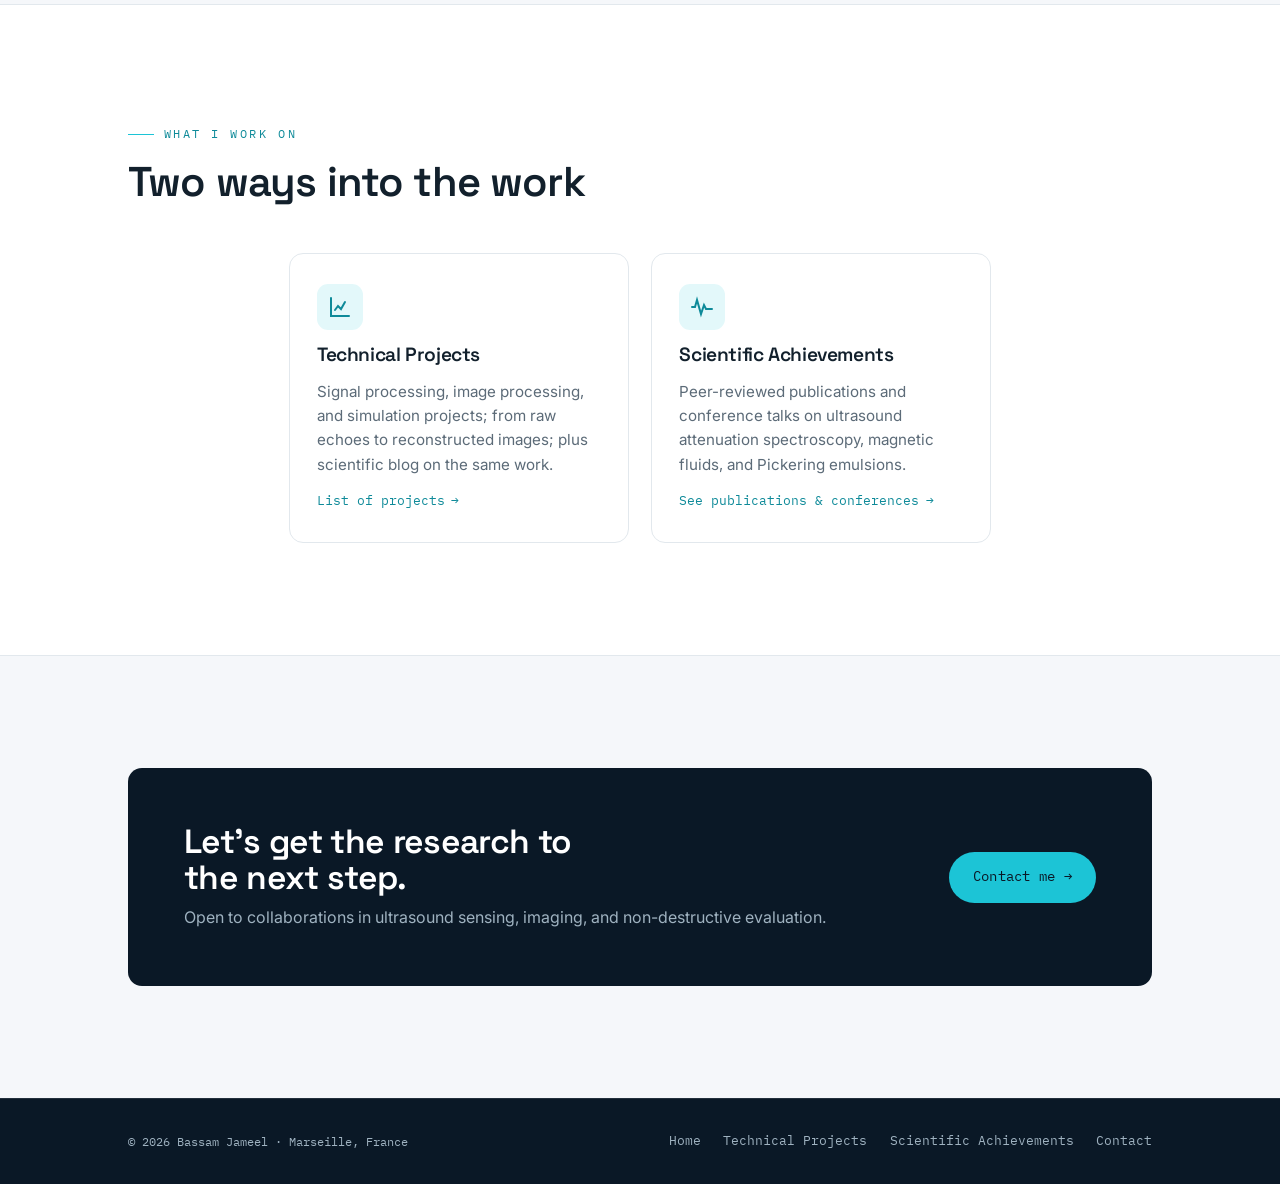
==== commit c8d0cac4: "update the text" ====
--- a/files/index.html
+++ b/files/index.html
@@ -36,7 +36,7 @@
   <div class="wrap">
     <span class="eyebrow">Postdoctoral Researcher · Fresnel Institute · CNRS / Aix-Marseille</span>
     <h1>Turning acoustic waves into <span class="hl">quantitative insight</span>.</h1>
-    <p class="lede">I'm Bassam Jameel — a physicist building high-frequency optical ultrasound sensors for photoacoustic imaging, and modelling how sound scatters through complex matter.</p>
+    <p class="lede">I'm Bassam Jameel, a physicist building high-frequency optical ultrasound sensors for photoacoustic imaging, and modelling how sound scatters through complex matter.</p>
     <div class="cta-row">
       <!-- <a class="btn btn-primary" href="achievements.html">View publications <span class="arrow">&rarr;</span></a>
       <a class="btn btn-ghost" href="contact.html">Get in touch</a> -->
@@ -57,7 +57,7 @@
     <div class="about-body">
       <span class="eyebrow">About</span>
       <div class="sec-head" style="margin:.9rem 0 1.5rem"><h2>Physicist working across imaging, sensing &amp; materials</h2></div>
-      <p>Bassam Jameel is a physicist and postdoctoral researcher specialising in <strong>ultrasound systems, acoustic sensing, and photoacoustic imaging</strong>. His doctoral research focused on the quantitative, non-destructive characterisation of complex colloidal systems &mdash; including magnetic fluids and Pickering emulsions &mdash; using ultrasound attenuation spectroscopy, acoustic scattering modelling, and numerical simulation.</p>
+      <p>Bassam Jameel is a physicist and postdoctoral researcher specialising in <strong>ultrasound systems, acoustic sensing, and photoacoustic imaging</strong>. His doctoral research focused on the quantitative, non-destructive characterisation of complex colloidal systems; including magnetic fluids and Pickering emulsions; using ultrasound attenuation spectroscopy, acoustic scattering modelling, and numerical simulation.</p>
       <p>He is currently a postdoctoral researcher at the <strong>Fresnel Institute</strong> (Aix-Marseille University / CNRS), developing high-frequency optical ultrasound sensors for photoacoustic imaging. His work spans sensor fabrication, signal-chain optimisation, acoustic field modelling, and image reconstruction &mdash; bridging biomedical imaging, non-destructive evaluation, and materials characterisation.</p>
       <div class="wrap reveal">
     <div class="sec-head" style="margin-top:3.5rem;margin-bottom:1rem">
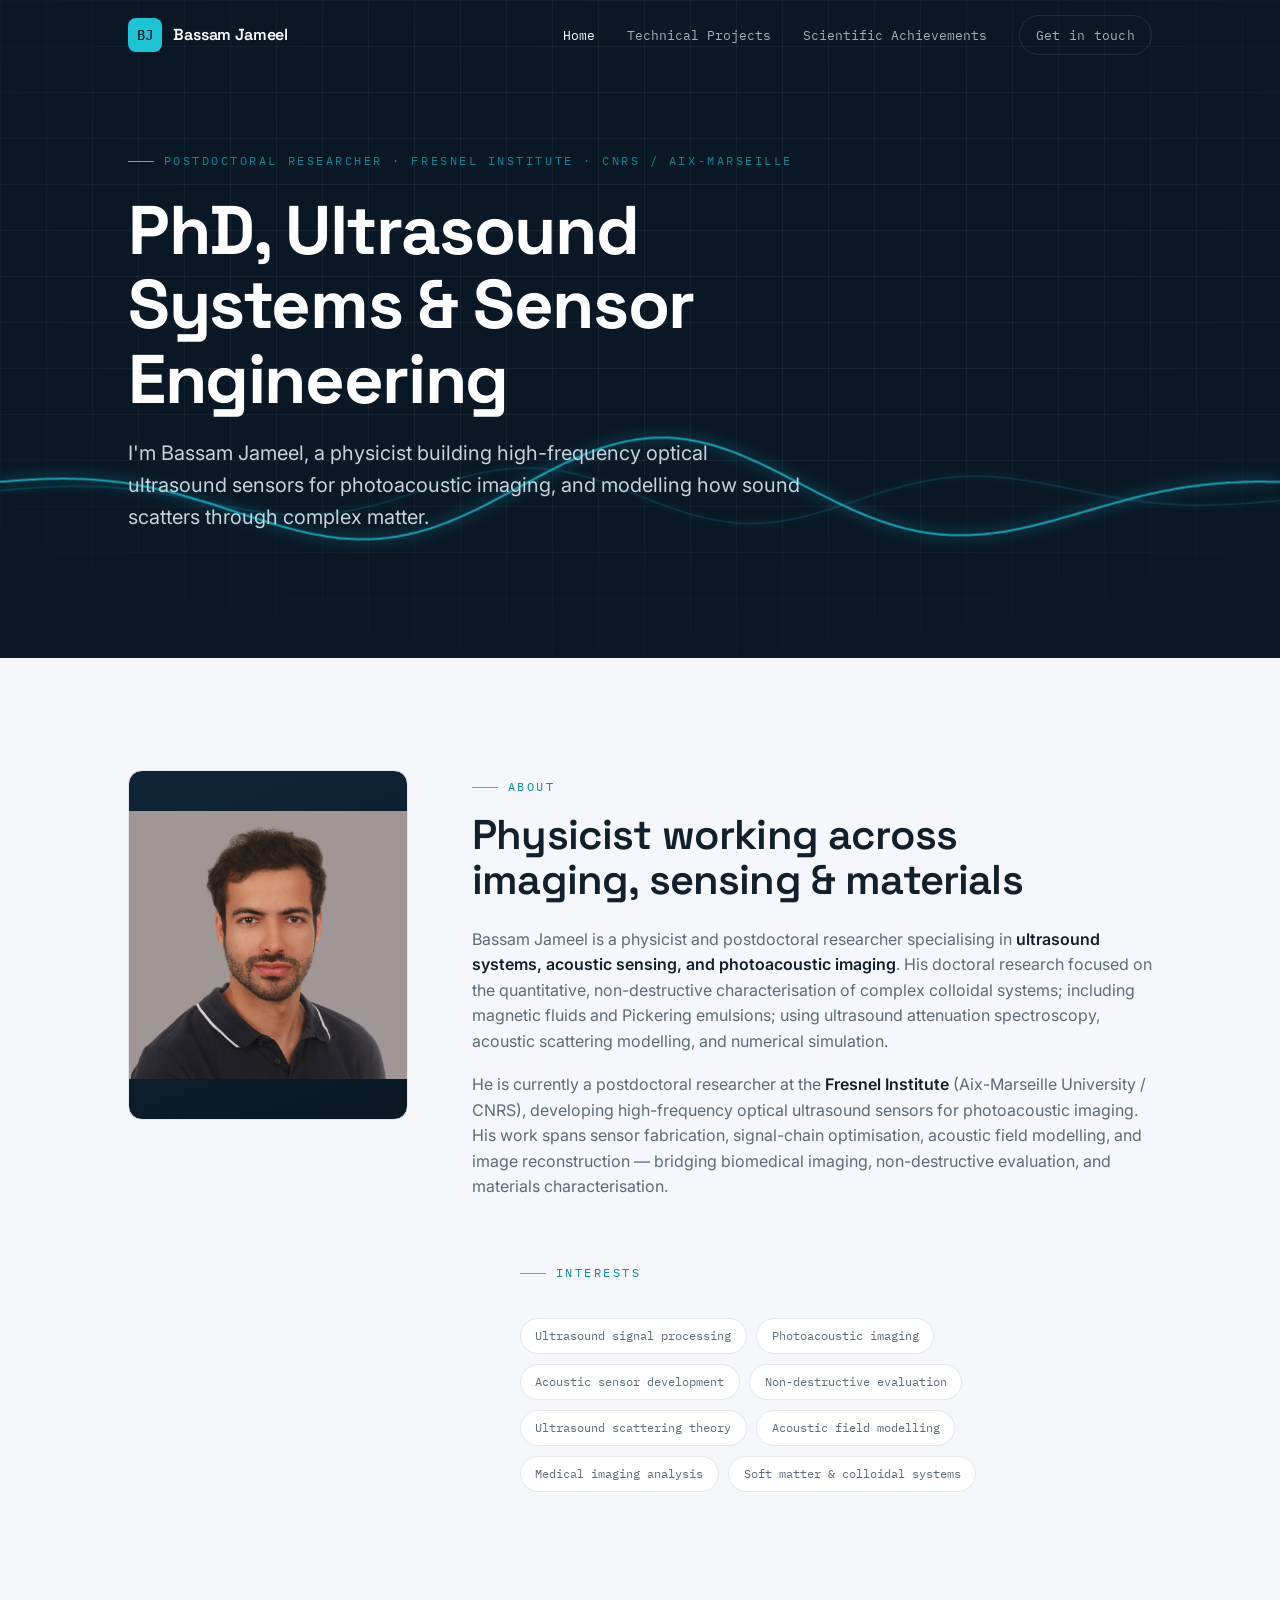
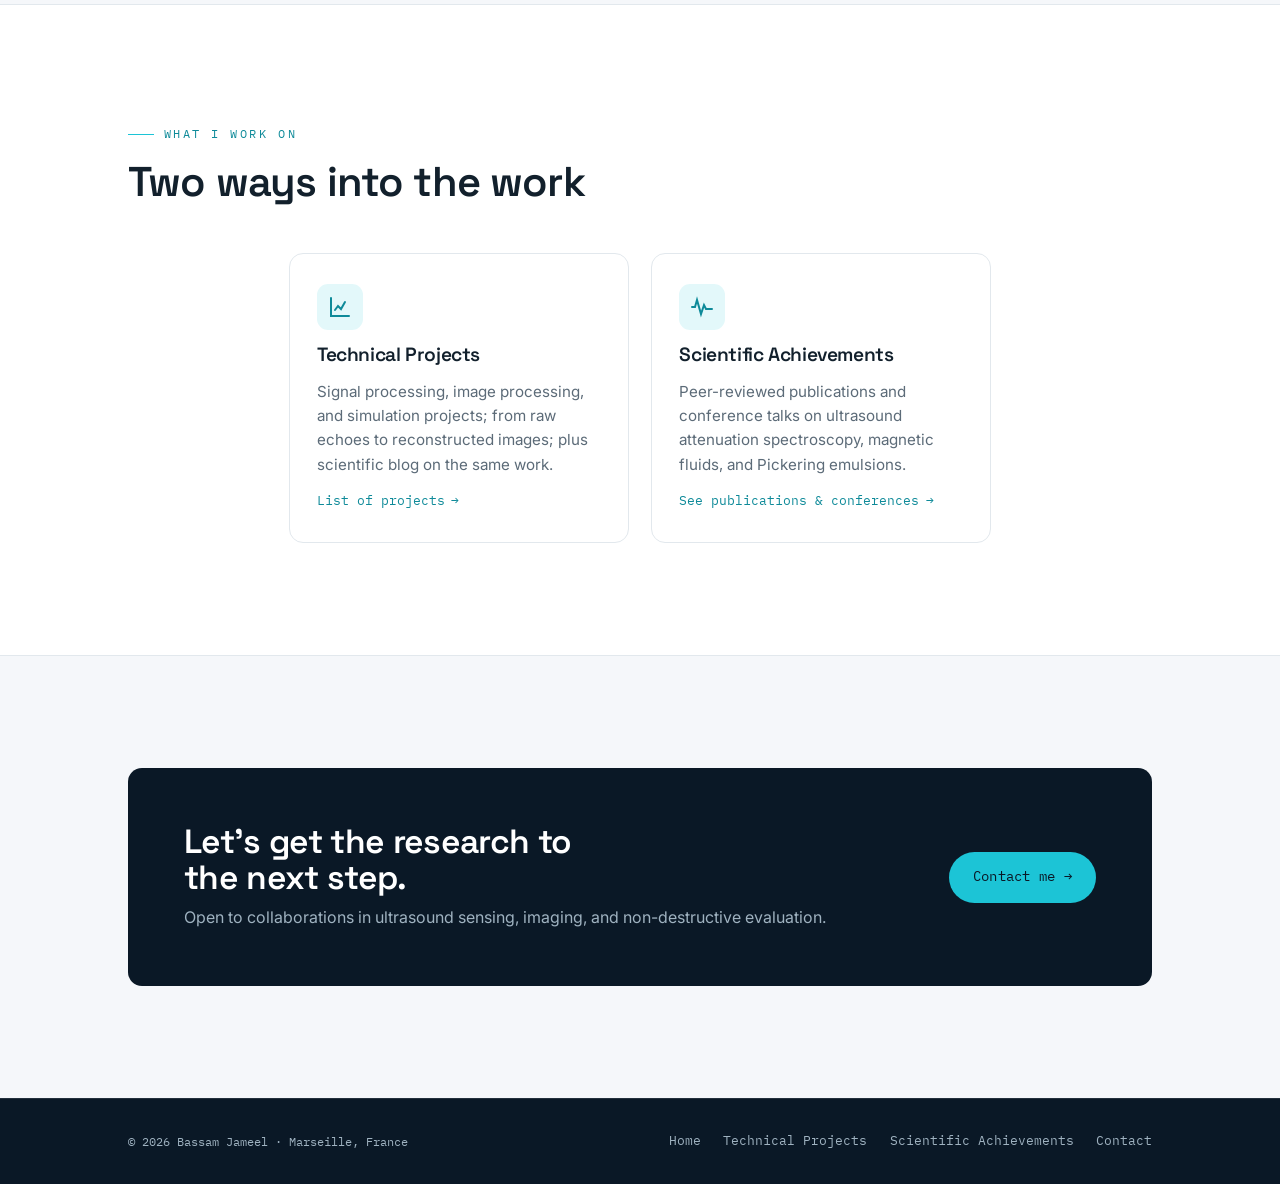
==== commit 676f7020: "update the text" ====
--- a/files/index.html
+++ b/files/index.html
@@ -35,7 +35,7 @@
   <canvas id="wave" aria-hidden="true"></canvas>
   <div class="wrap">
     <span class="eyebrow">Postdoctoral Researcher · Fresnel Institute · CNRS / Aix-Marseille</span>
-    <h1>Turning acoustic waves into <span class="hl">quantitative insight</span>.</h1>
+    <h1>PhD, Ultrasound Systems & Sensor Engineering</h1>
     <p class="lede">I'm Bassam Jameel, a physicist building high-frequency optical ultrasound sensors for photoacoustic imaging, and modelling how sound scatters through complex matter.</p>
     <div class="cta-row">
       <!-- <a class="btn btn-primary" href="achievements.html">View publications <span class="arrow">&rarr;</span></a>
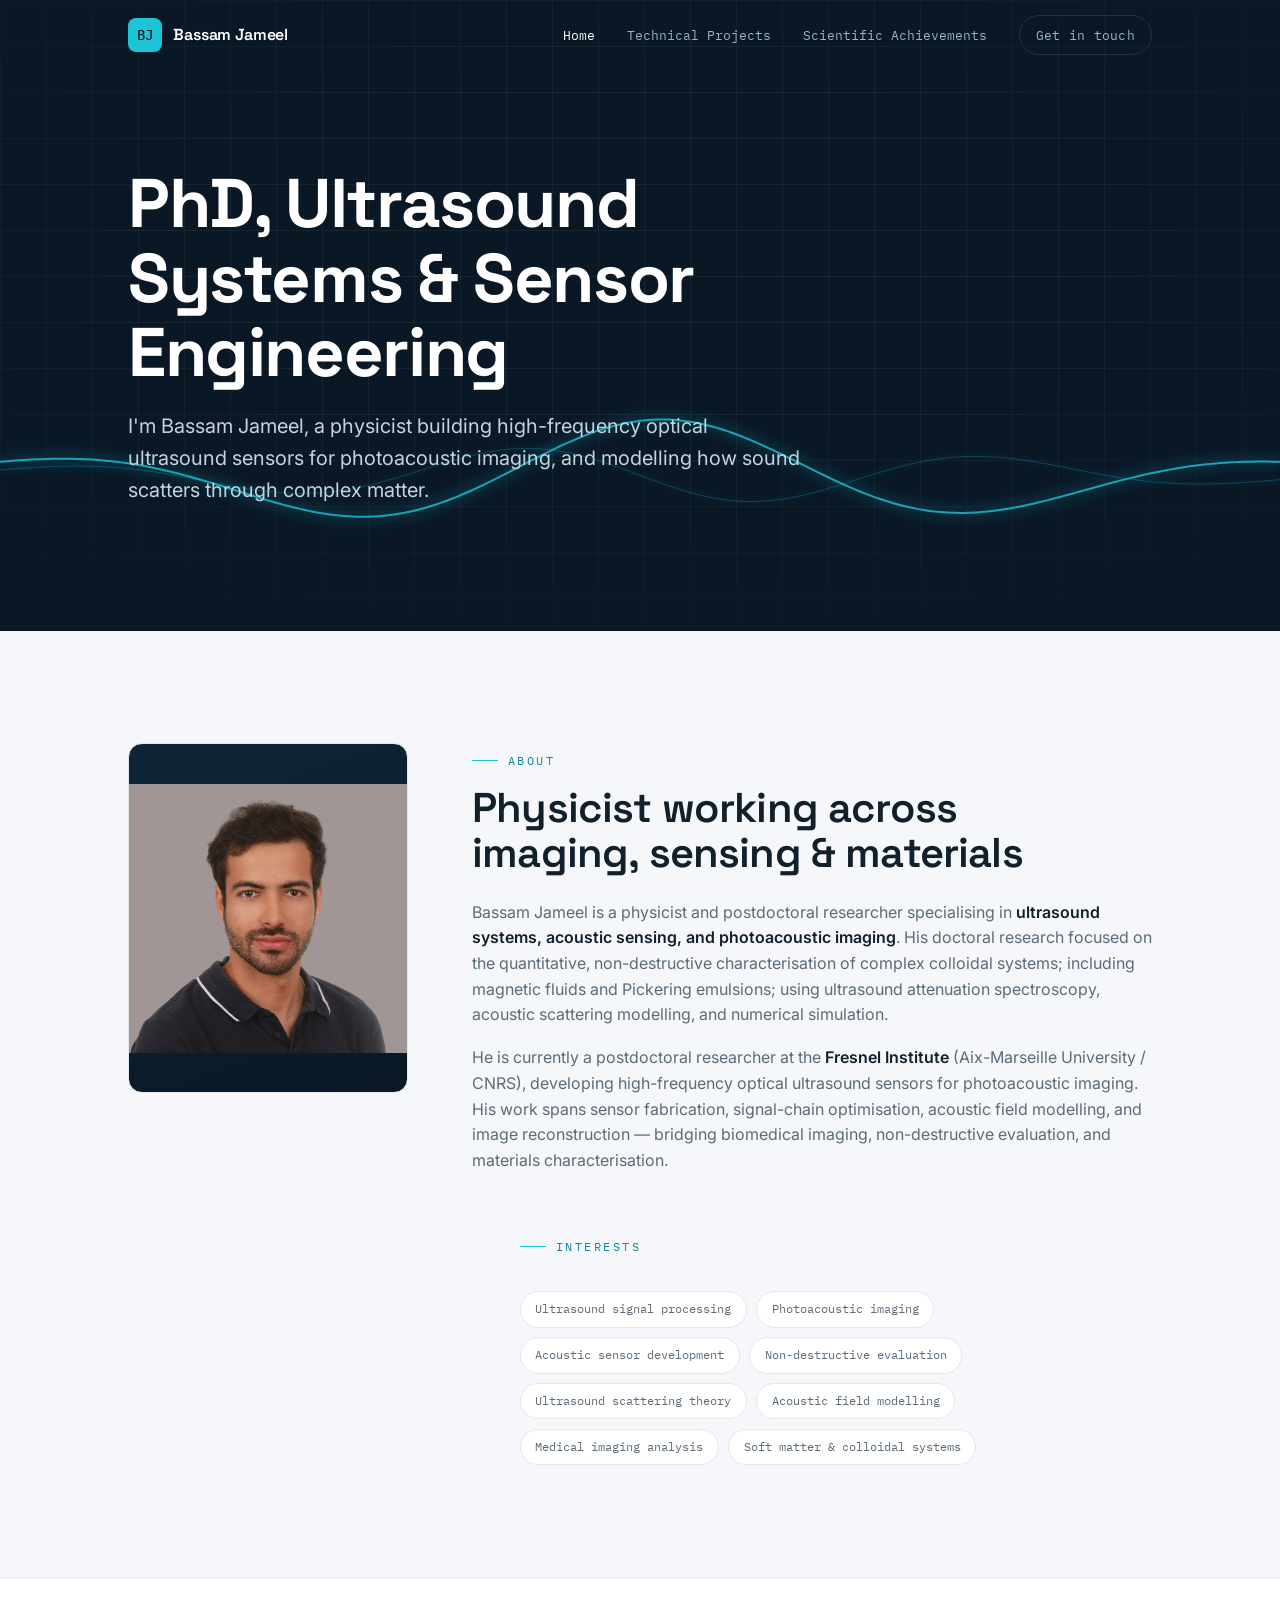
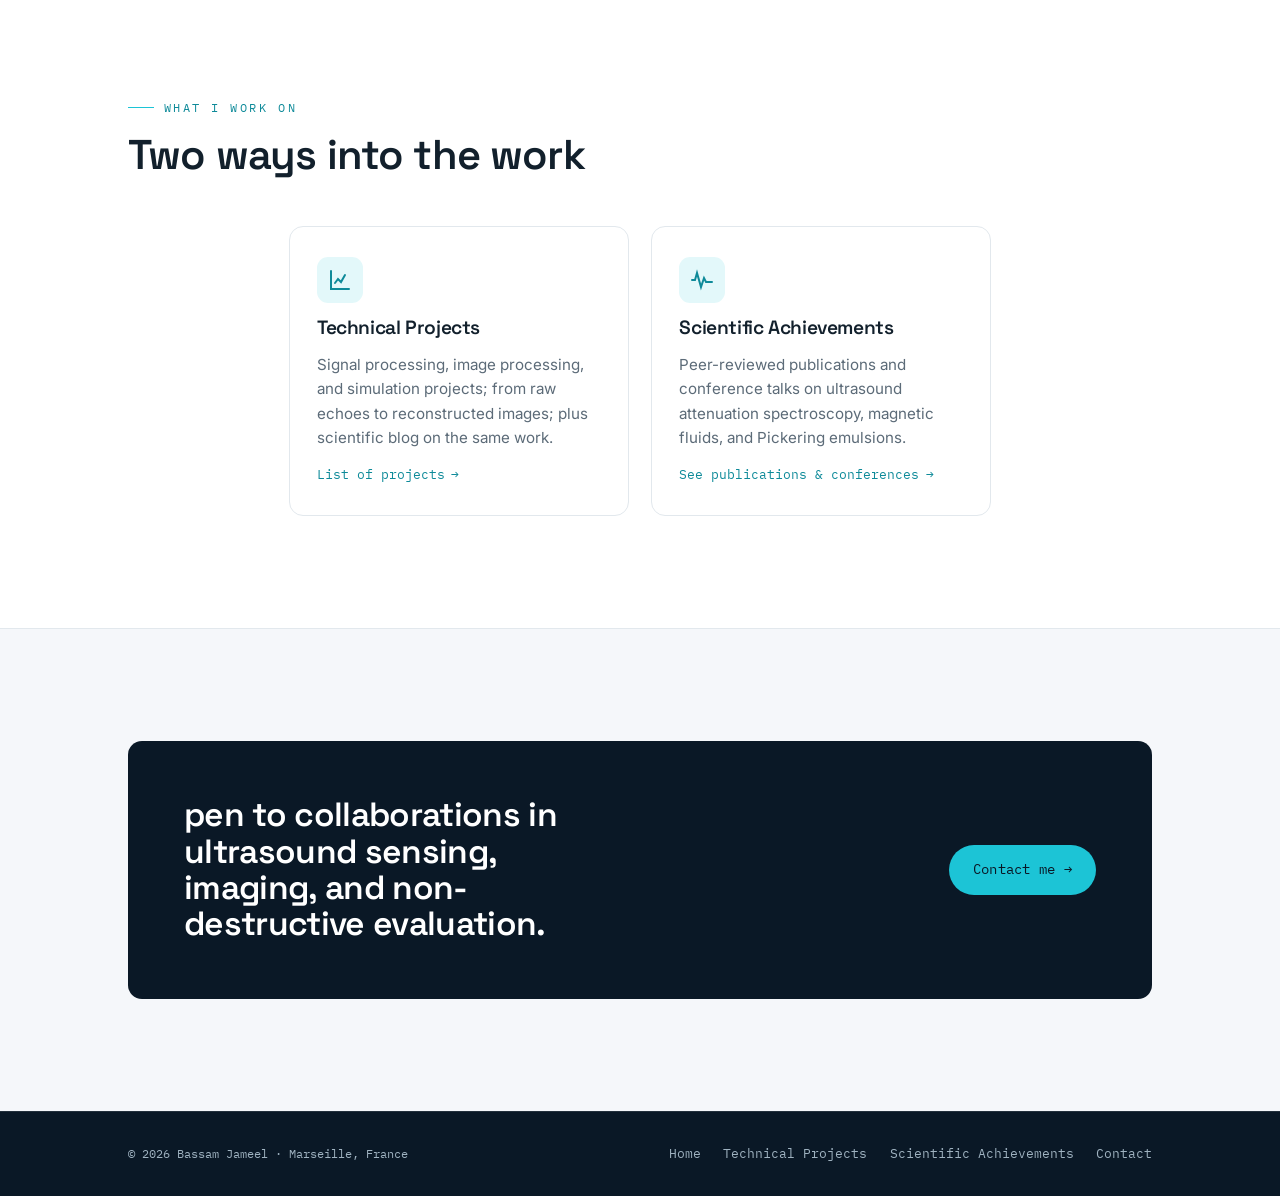
==== commit 63747d60: "update some text" ====
--- a/files/index.html
+++ b/files/index.html
@@ -34,7 +34,7 @@
 <section class="hero">
   <canvas id="wave" aria-hidden="true"></canvas>
   <div class="wrap">
-    <span class="eyebrow">Postdoctoral Researcher · Fresnel Institute · CNRS / Aix-Marseille</span>
+    <!-- <span class="eyebrow">Postdoctoral Researcher · Fresnel Institute · CNRS / Aix-Marseille</span> -->
     <h1>PhD, Ultrasound Systems & Sensor Engineering</h1>
     <p class="lede">I'm Bassam Jameel, a physicist building high-frequency optical ultrasound sensors for photoacoustic imaging, and modelling how sound scatters through complex matter.</p>
     <div class="cta-row">
@@ -125,8 +125,9 @@
   <div class="wrap reveal">
     <div class="cta-band">
       <div>
-        <h2>Let's get the research to the next step.</h2>
-        <p>Open to collaborations in ultrasound sensing, imaging, and non-destructive evaluation.</p>
+        <!-- <h2>Let's get the research to the next step.</h2> -->
+        <h2>pen to collaborations in ultrasound sensing, imaging, and non-destructive evaluation.</h2>
+        <!-- <p>Open to collaborations in ultrasound sensing, imaging, and non-destructive evaluation.</p> -->
       </div>
       <a class="btn btn-primary" href="contact.html">Contact me <span class="arrow">&rarr;</span></a>
     </div>
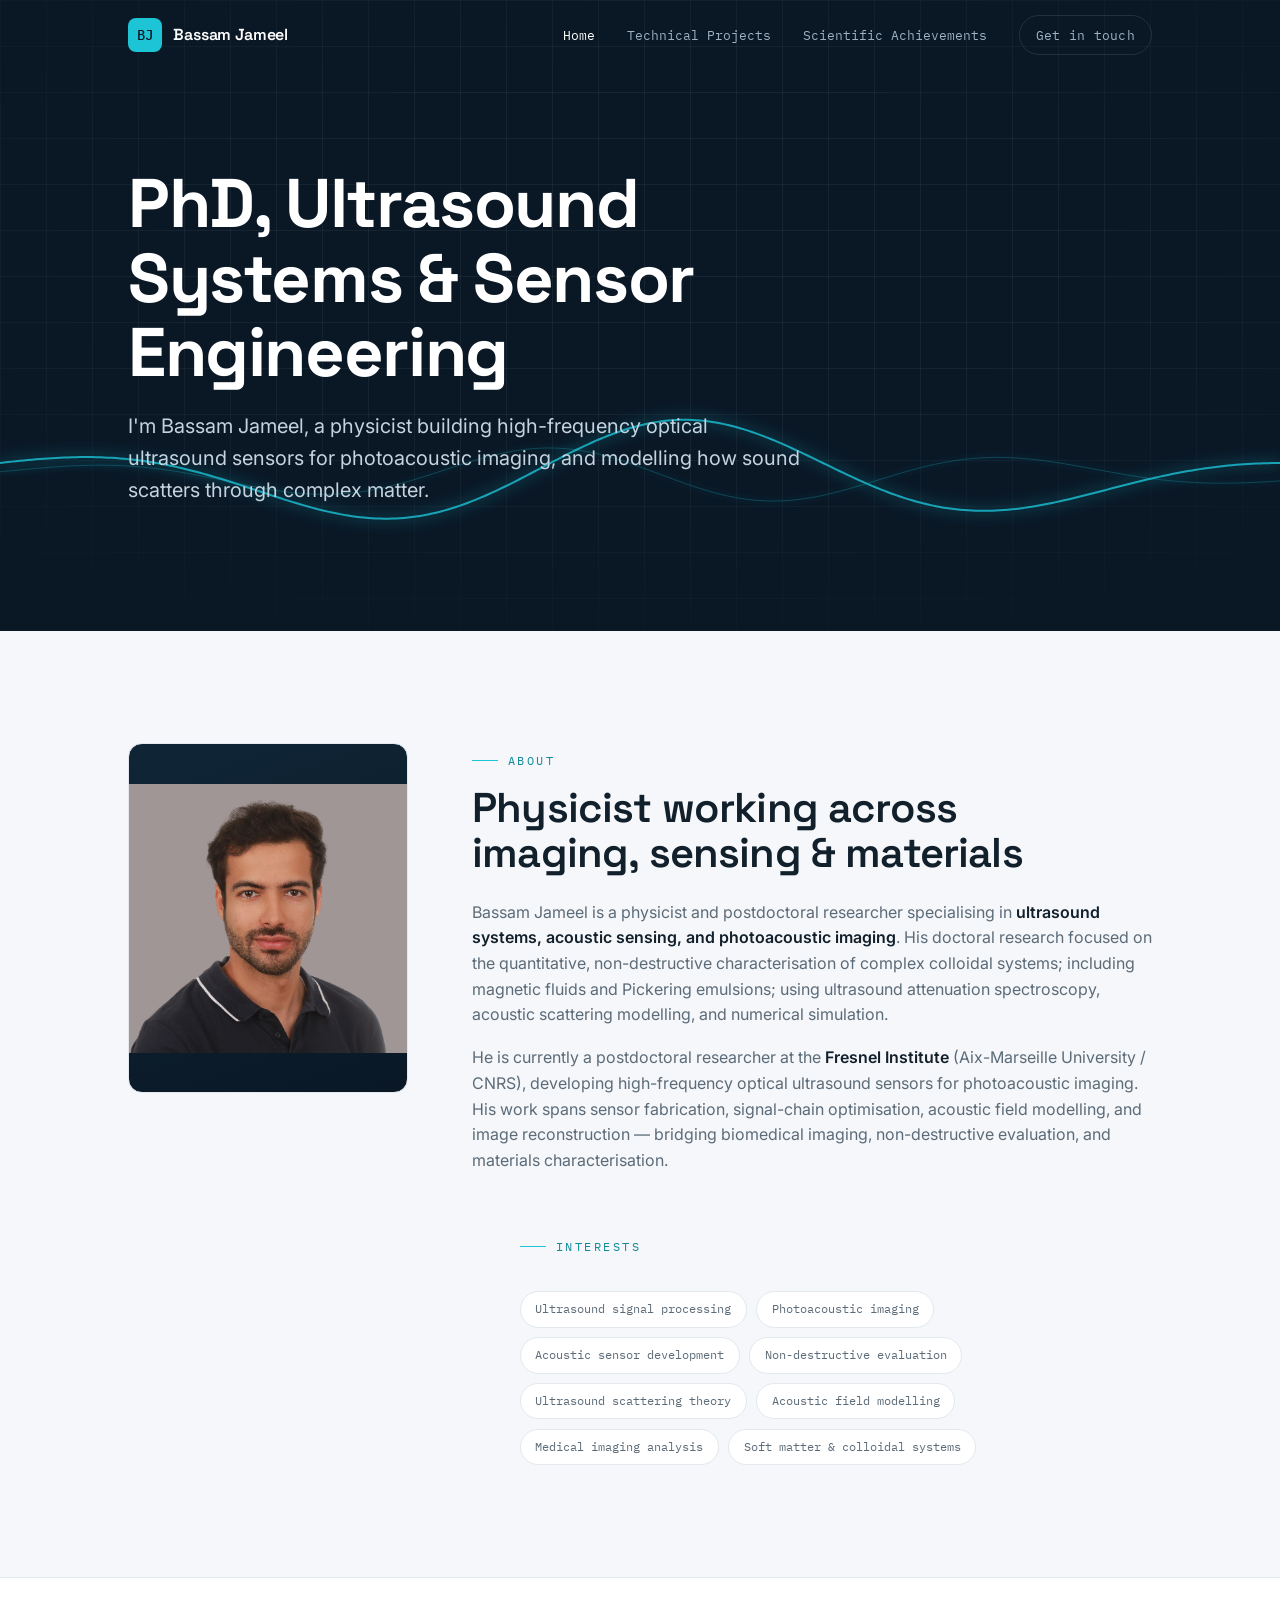
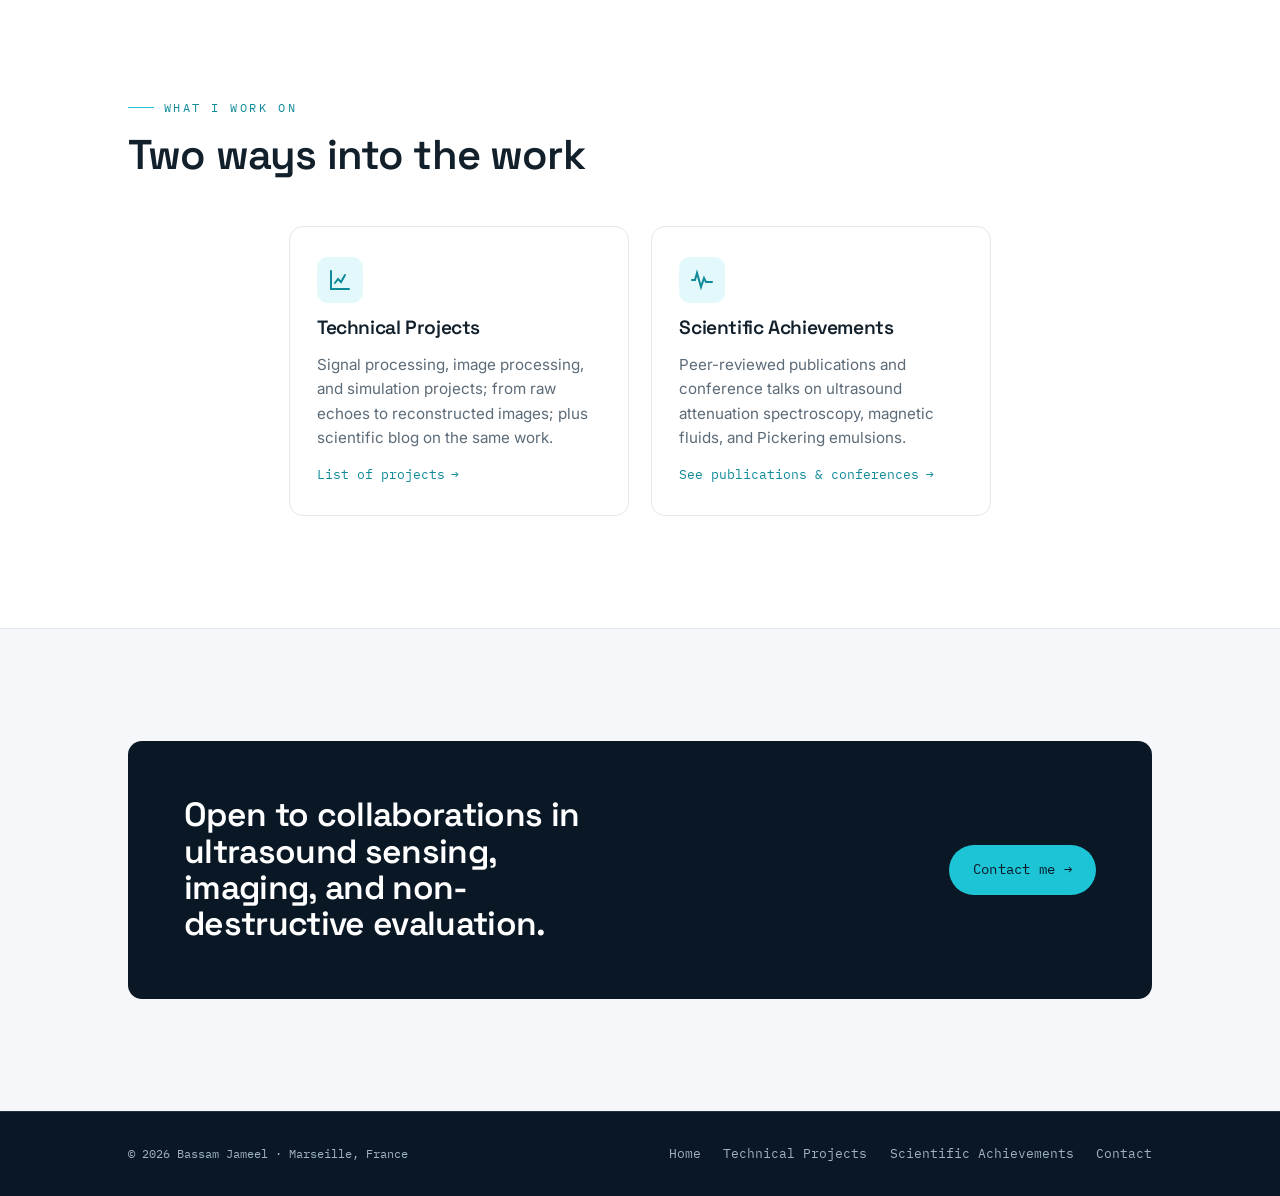
==== commit 97b7b14d: "update the text" ====
--- a/files/index.html
+++ b/files/index.html
@@ -126,7 +126,7 @@
     <div class="cta-band">
       <div>
         <!-- <h2>Let's get the research to the next step.</h2> -->
-        <h2>pen to collaborations in ultrasound sensing, imaging, and non-destructive evaluation.</h2>
+        <h2>Open to collaborations in ultrasound sensing, imaging, and non-destructive evaluation.</h2>
         <!-- <p>Open to collaborations in ultrasound sensing, imaging, and non-destructive evaluation.</p> -->
       </div>
       <a class="btn btn-primary" href="contact.html">Contact me <span class="arrow">&rarr;</span></a>
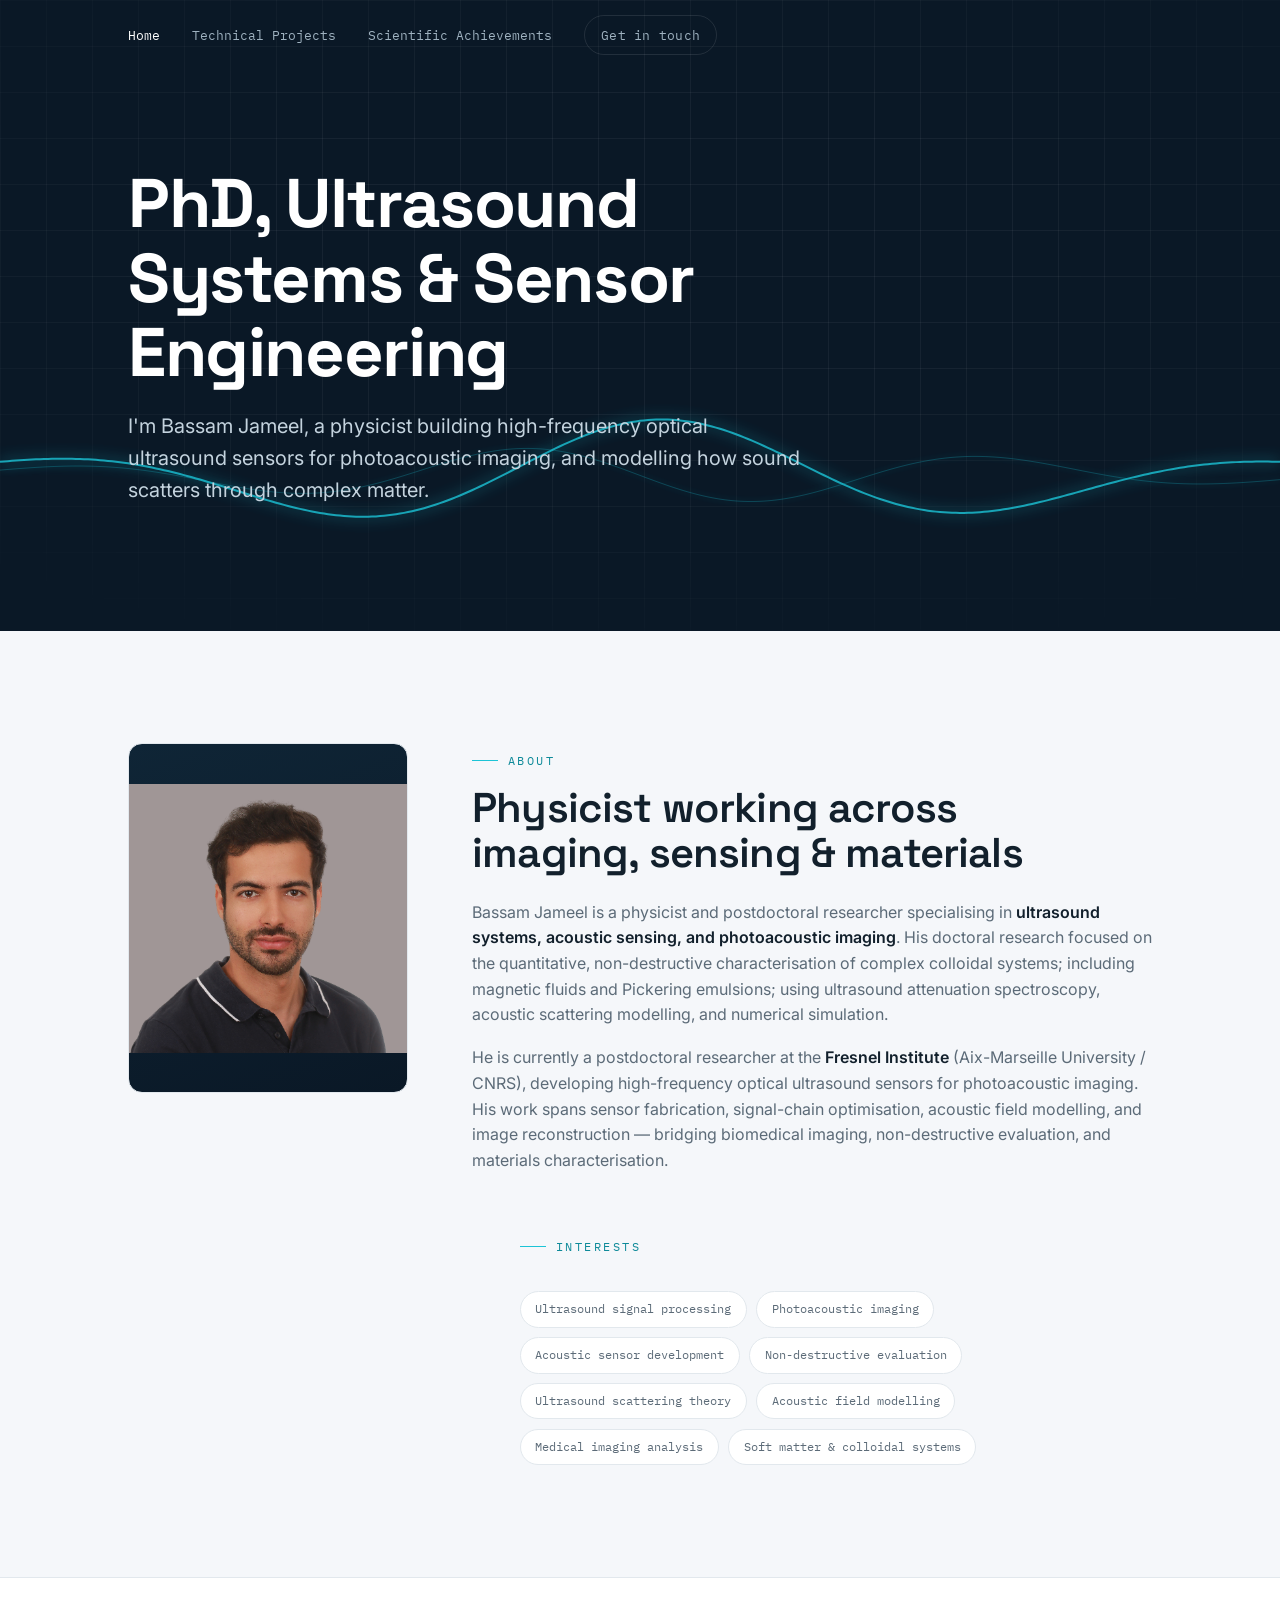
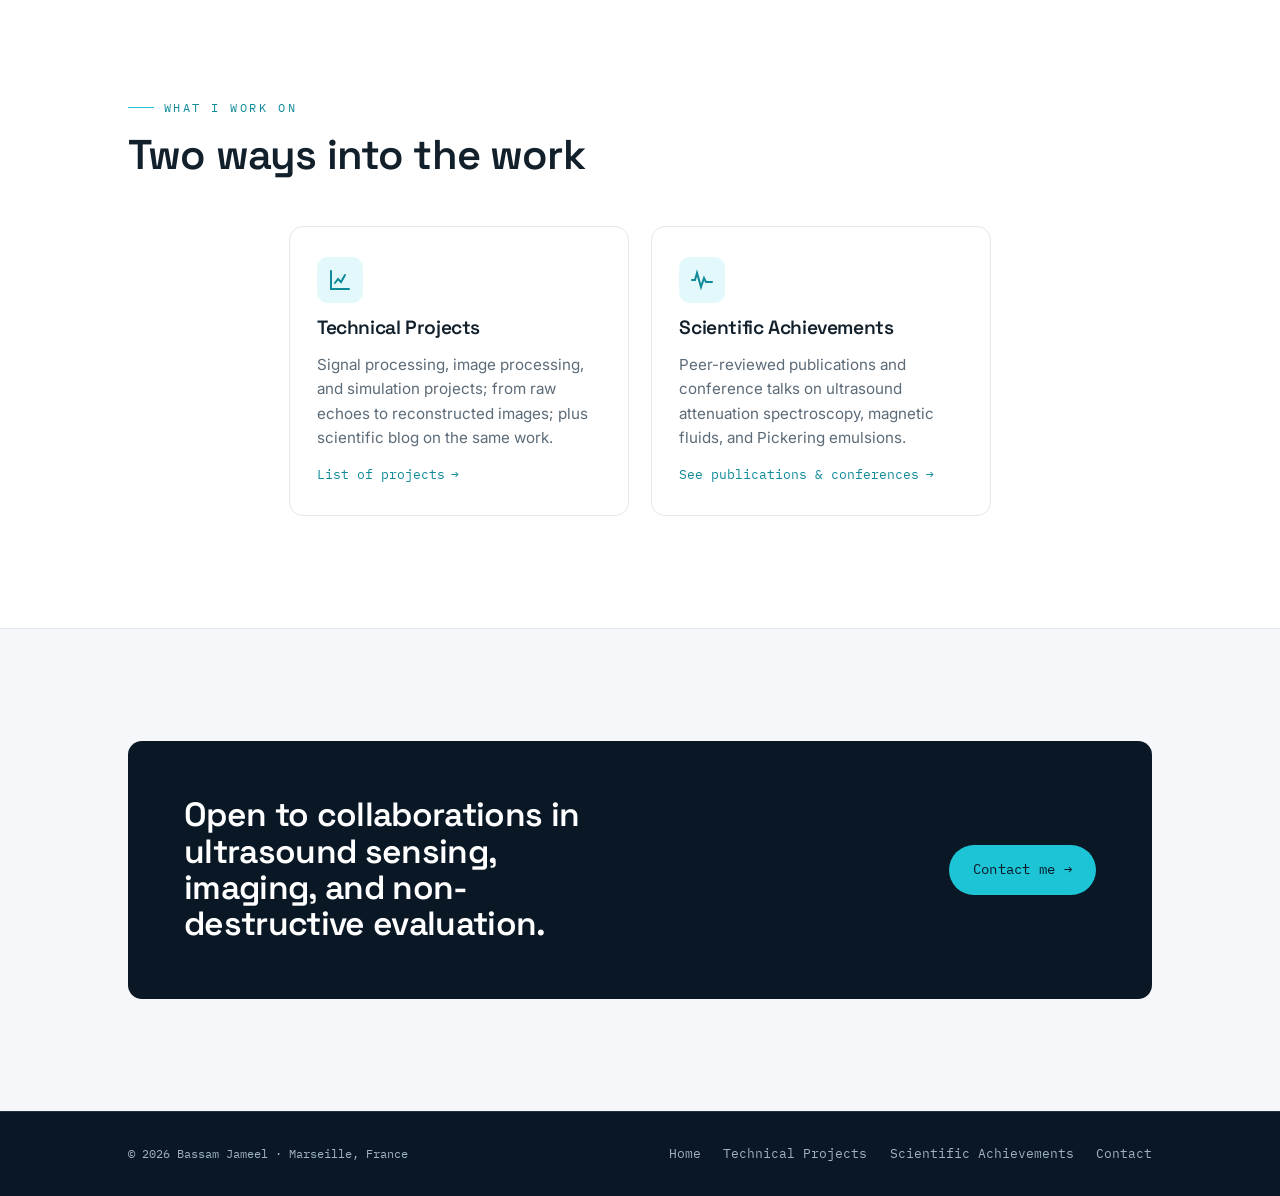
==== commit 6dcc35ed: "taxt update" ====
--- a/files/index.html
+++ b/files/index.html
@@ -15,9 +15,9 @@
 <!-- ==================== HEADER (same on every page — keep in sync) ==================== -->
 <header id="header">
   <div class="wrap bar">
-    <a class="brand" href="index.html" aria-label="Bassam Jameel — home">
+    <!-- <a class="brand" href="index.html" aria-label="Bassam Jameel — home">
       <span class="mark">BJ</span><span class="name">Bassam Jameel</span>
-    </a>
+    </a> -->
     <button class="menu-btn" id="menuBtn" aria-label="Toggle menu" aria-expanded="false">
       <svg width="24" height="24" viewBox="0 0 24 24" fill="none" stroke="currentColor" stroke-width="2"><line x1="3" y1="6" x2="21" y2="6"/><line x1="3" y1="12" x2="21" y2="12"/><line x1="3" y1="18" x2="21" y2="18"/></svg>
     </button>
